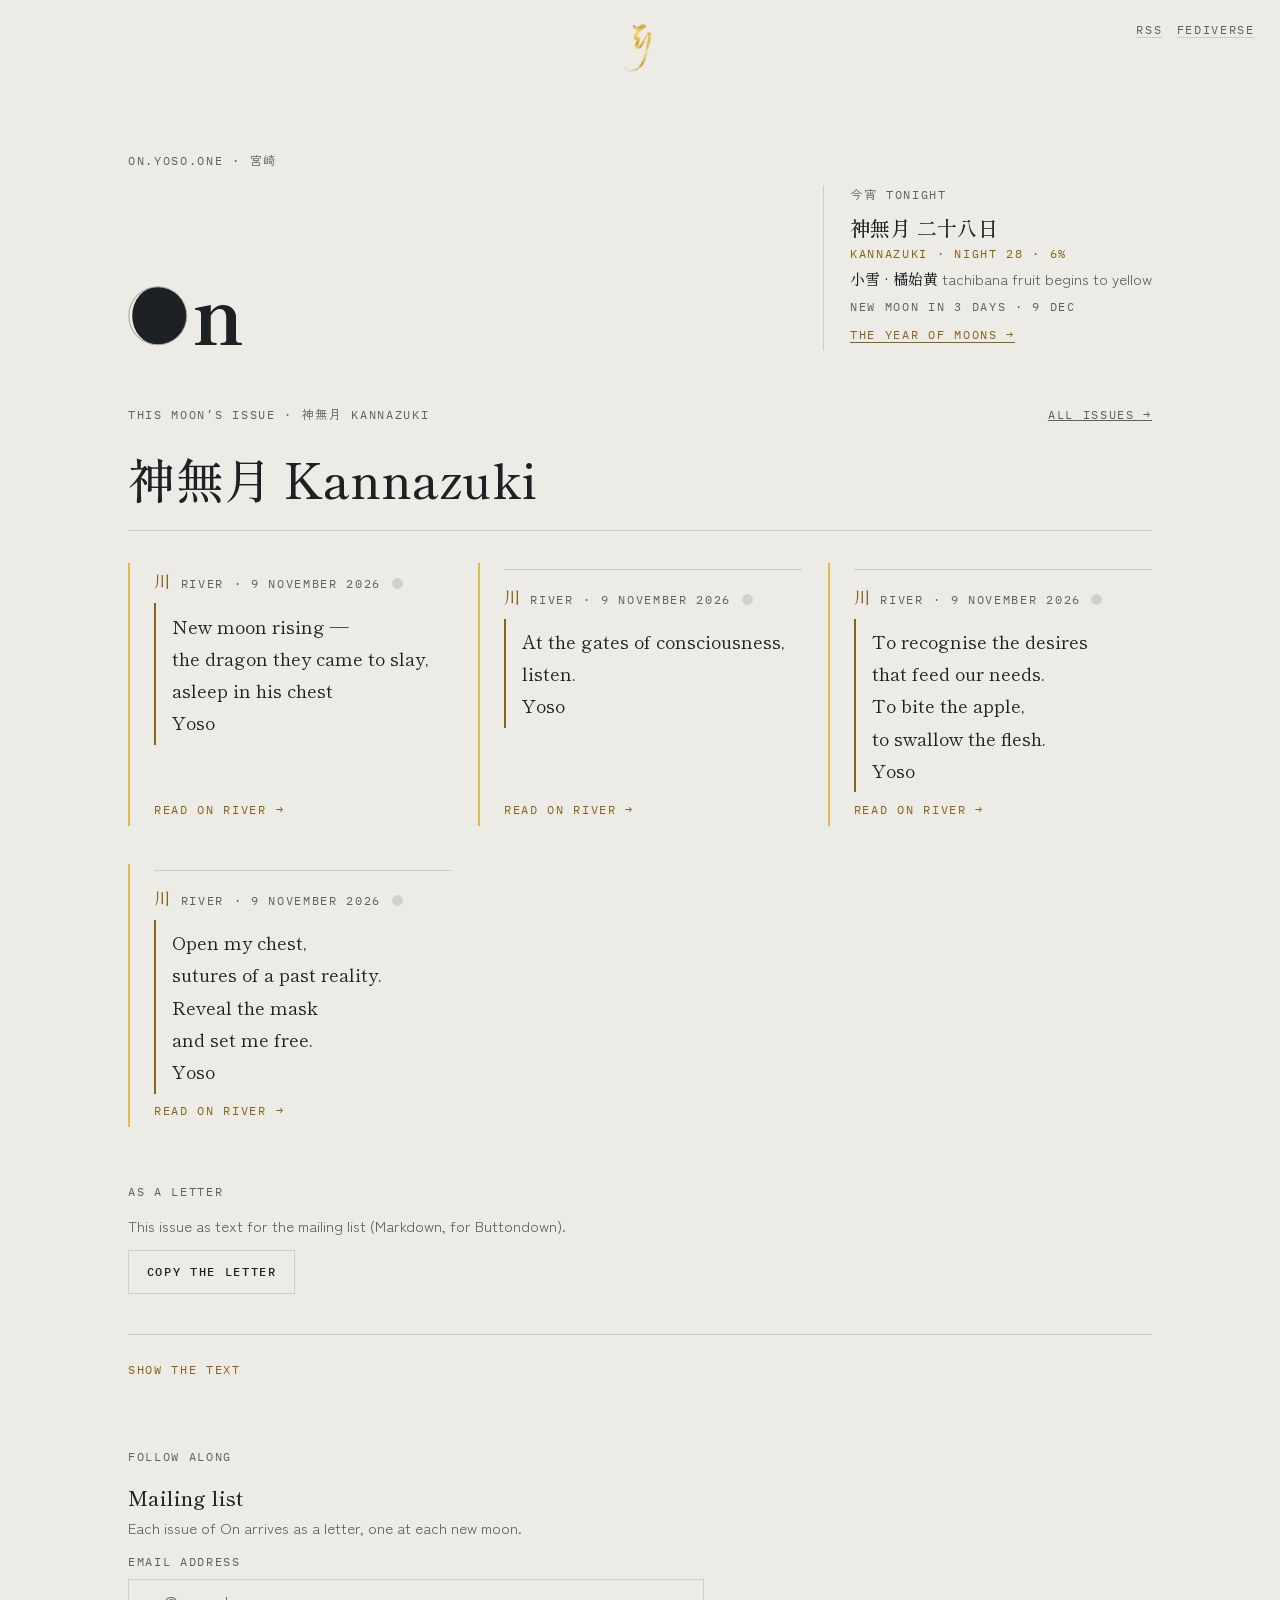
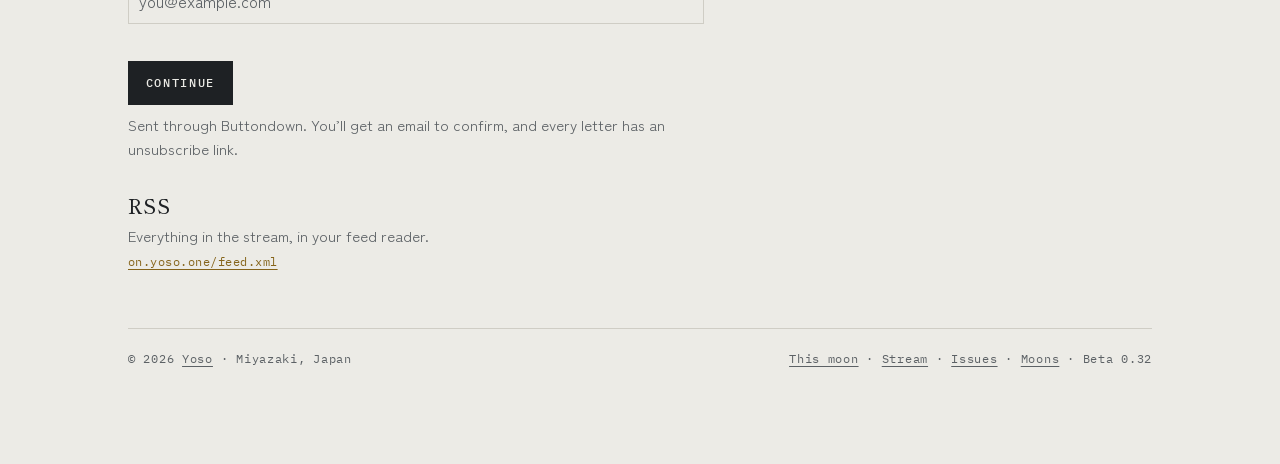
==== index.html @ 3575d27e "Beta 0.32: Hashtags and line breaks in On's feed (and so on the Fediverse) - Each piece carries hash" ====
<!doctype html>
<html lang="en" data-page="current">
<head>
<meta charset="utf-8">
<meta name="viewport" content="width=device-width, initial-scale=1, viewport-fit=cover">
<title>On</title>
<meta name="description" content="On: a magazine gathering new work from the Yoso sites: notes, photographs, paintings and short texts.">
<meta property="og:title" content="On">
<meta property="og:url" content="https://on.yoso.one/">
<link rel="alternate" type="application/rss+xml" title="On" href="feed.xml">
<link rel="preconnect" href="https://fonts.googleapis.com">
<link rel="preconnect" href="https://fonts.gstatic.com" crossorigin>
<link rel="stylesheet" href="https://fonts.googleapis.com/css2?family=Shippori+Mincho:wght@400;500;700&family=Zen+Kaku+Gothic+New:wght@400;500&family=IBM+Plex+Mono:wght@400;500&display=swap">
<link rel="stylesheet" href="assets/site.css">
</head>
<body>
<nav class="corner-links" aria-label="Follow On"><a href="feed.xml">RSS</a><a href="https://fed.brid.gy/web/on.yoso.one" rel="me">Fediverse</a></nav>
<a class="family-mark" href="https://hub.yoso.one"><img src="images/yoso-mark.png" alt="Yoso" width="48" height="48"></a>
<main class="page">
  <header class="masthead">
    <div class="kicker"><span>ON.YOSO.ONE · 宮崎</span></div>
    <div class="mast-row">
      <div class="mast-main">
        <h1 class="title"><a href="./"><span class="o-moon" data-moon-o>O</span>n</a></h1>
      </div>
      <div class="mast-moon" data-moon-widget="medium"></div>
    </div>
  </header>

  <section>
    <div class="section-head"><h2 class="label">This moon&rsquo;s issue</h2><a class="updated" href="issues.html">All issues →</a></div>
    <div class="issue-feature" id="issue-head"><h2 class="issue-title" id="issue-title">Loading the issue…</h2></div>
    <ul class="stream" id="issue-pieces" style="margin-top:2rem"></ul>
    <div id="issue"></div>
  </section>

  <section id="moon-section" aria-labelledby="moon-h" hidden>
    <div class="section-head"><h2 class="label" id="moon-h">This moon so far</h2><a class="updated" href="stream.html">The whole stream →</a></div>
    <p class="empty-note">New work from the sites since this issue&rsquo;s new moon, gathered as it appears.</p>
    <ul class="stream" id="moon-pieces"></ul>
  </section>

  <section id="past-section" aria-labelledby="past-h" hidden>
    <div class="section-head"><h2 class="label" id="past-h">Moons ago</h2></div>
    <p class="empty-note">From this moon and season in earlier years.</p>
    <ul class="stream" id="past-pieces"></ul>
  </section>

  <section class="letter" id="letter" aria-labelledby="letter-h">
    <h2 class="label" id="letter-h">As a letter</h2>
    <p class="empty-note">This issue as text for the mailing list (Markdown, for Buttondown).</p>
    <div class="more-row" style="margin-top:0"><button class="btn quiet" type="button" id="letter-copy">Copy the letter</button></div>
    <p class="status" id="letter-status" aria-live="polite"></p>
    <details>
      <summary>Show the text</summary>
      <label class="visually-hidden" for="letter-text">Letter text</label>
      <textarea id="letter-text" readonly></textarea>
    </details>
  </section>

  <section aria-labelledby="follow-h">
    <div class="section-head"><h2 class="label" id="follow-h">Follow along</h2></div>
    <div class="follow">
      <div id="mailing-list">
        <h3>Mailing list</h3>
        <p>Each issue of On arrives as a letter, one at each new moon.</p>
        <!-- Mailing list: one Buttondown list for all Yoso sites; readers choose their newsletters, each one a tag. -->
        <form class="list-form" action="https://buttondown.com/api/emails/embed-subscribe/yoso" method="post" target="_blank">
          <label for="list-email">Email address</label>
          <input id="list-email" name="email" type="email" autocomplete="email" placeholder="you@example.com" required>
          <!-- Newsletter choice: each ticked box becomes a Buttondown tag. Shown after the email step by assets/list-choice.js. -->
          <fieldset class="list-choice" data-list-choice>
            <legend>Which newsletters would you like?</legend>
            <label class="lc-box"><input type="checkbox" name="tag" value="one"><span><span class="lc-name">One</span><span class="lc-desc">Notes, essays and research from one.yoso.one</span></span></label>
            <label class="lc-box"><input type="checkbox" name="tag" value="yosokuro"><span><span class="lc-name">Yosokuro</span><span class="lc-desc">Black-and-white photographs of Japan</span></span></label>
            <label class="lc-box"><input type="checkbox" name="tag" value="shinsei"><span><span class="lc-name">Shinsei</span><span class="lc-desc">New paintings, scrolls and exhibitions</span></span></label>
            <label class="lc-box"><input type="checkbox" name="tag" value="river"><span><span class="lc-name">River</span><span class="lc-desc">New short texts</span></span></label>
            <label class="lc-box"><input type="checkbox" name="tag" value="on" checked><span><span class="lc-name">On</span><span class="lc-desc">Each numbered issue of the magazine</span></span></label>
          </fieldset>
          <input type="hidden" name="embed" value="1">
          <button class="btn" type="submit">Subscribe</button>
          <p class="list-note">Sent through Buttondown. You&rsquo;ll get an email to confirm, and every letter has an unsubscribe link.</p>
        </form>
      </div>
      <div>
        <h3>RSS</h3>
        <p>Everything in the stream, in your feed reader.</p>
        <p><a class="feed-link" href="feed.xml">on.yoso.one/feed.xml</a></p>
      </div>
    </div>
  </section>

  <footer>
    <span>&copy; 2026 <a class="hub-link" href="https://hub.yoso.one">Yoso</a> · Miyazaki, Japan</span>
    <nav aria-label="On"><a href="./">This moon</a> · <a href="stream.html">Stream</a> · <a href="issues.html">Issues</a> · <a href="moons.html">Moons</a> · <span class="version" data-version>Beta 0.32</span></nav>
  </footer>
</main>
<script src="assets/items.js"></script>
<script src="assets/issues.js"></script>
<script src="assets/moons.js"></script>
<script src="assets/moon.js"></script>
<script src="assets/on.js"></script>
<script src="assets/list-choice.js" defer></script>
<script src="assets/stats.js" defer></script>
</body>
</html>
---- assets/site.css ----
/* On: shares the hub's paper-and-sumi palette and type, set wider like a magazine page. */
:root {
  --paper: #ECEBE6;
  --ink: #1E2124;
  --ink-soft: #5C6165;
  --rule: #CFCDC5;
  --ai: #2F4B63;
  --wash: #E2E1DA;
  --f-display: "Shippori Mincho", "Hiragino Mincho ProN", "Yu Mincho", serif;
  --f-body: "Zen Kaku Gothic New", "Hiragino Sans", "Yu Gothic", system-ui, sans-serif;
  --f-mono: "IBM Plex Mono", ui-monospace, "SFMono-Regular", Menlo, monospace;
}
@media (prefers-color-scheme: dark) {
  :root:not([data-theme="light"]) {
    --paper: #16181A; --ink: #E4E2DB; --ink-soft: #9A9C9C; --rule: #2C2F31;
    --ai: #9FB6CB; --wash: #1E2124; color-scheme: dark;
  }
}
:root[data-theme="dark"] {
  --paper: #16181A; --ink: #E4E2DB; --ink-soft: #9A9C9C; --rule: #2C2F31;
  --ai: #9FB6CB; --wash: #1E2124; color-scheme: dark;
}

html, body { margin: 0; }
body {
  background: var(--paper);
  color: var(--ink);
  font-family: var(--f-body);
  font-size: 16px;
  line-height: 1.7;
  -webkit-font-smoothing: antialiased;
}
a { color: inherit; }
:focus-visible { outline: 2px solid var(--ai); outline-offset: 3px; }
.visually-hidden {
  position: absolute; width: 1px; height: 1px; overflow: hidden;
  clip: rect(0 0 0 0); white-space: nowrap;
}

/* Family mark: centred at the top of every Yoso site, linking to the hub */
.family-mark { display: block; width: 48px; margin: 24px auto 0; line-height: 0; }
.family-mark img { display: block; width: 48px; height: 48px; }

.page {
  max-width: 64rem;
  margin: 0 auto;
  padding-block: clamp(2.5rem, 8vw, 5rem) 3rem;
  padding-left: max(16px, env(safe-area-inset-left, 0px));
  padding-right: max(16px, env(safe-area-inset-right, 0px));
  display: grid;
  gap: 3.5rem;
}
.page > * { min-width: 0; }

/* Masthead */
.masthead { display: grid; gap: 1rem; border-bottom: 1px solid var(--ink); padding-bottom: 1.6rem; }
.kicker {
  font-family: var(--f-mono); font-size: 0.75rem; letter-spacing: 0.12em;
  color: var(--ink-soft); display: flex; flex-wrap: wrap; gap: 0.4rem 1.2rem; justify-content: space-between;
}
.title {
  font-family: var(--f-display); font-weight: 700;
  font-size: clamp(4rem, 20vw, 8.5rem); line-height: 0.85; letter-spacing: -0.02em; margin: 0;
}
.title a { text-decoration: none; }
.lede { margin: 0; max-width: 36rem; color: var(--ink-soft); text-wrap: pretty; }
.lede strong { color: var(--ink); font-weight: 500; }

/* Section labels */
.label {
  font-family: var(--f-mono); font-weight: 400; font-size: 0.72rem;
  letter-spacing: 0.14em; text-transform: uppercase; color: var(--ink-soft); margin: 0;
}
.section-head {
  display: flex; flex-wrap: wrap; align-items: baseline; justify-content: space-between;
  gap: 0.5rem 1rem; margin-bottom: 1.2rem;
}
.updated { font-family: var(--f-mono); font-size: 0.72rem; color: var(--ink-soft); margin: 0; }

/* Latest issue panel */
.issue-feature {
  display: grid; gap: 0.6rem; padding: 1.4rem 0; border-top: 1px solid var(--rule);
  border-bottom: 1px solid var(--rule); text-decoration: none;
  transition: background-color .25s ease, padding .25s ease;
}
a.issue-feature:hover { background: var(--wash); padding-inline: 0.8rem; }
.issue-no { font-family: var(--f-mono); font-size: 0.8rem; letter-spacing: 0.08em; color: var(--ai); }
.issue-title { font-family: var(--f-display); font-weight: 700; font-size: clamp(1.6rem, 6vw, 2.4rem); line-height: 1.15; margin: 0; }
.issue-intro { margin: 0; color: var(--ink-soft); max-width: 40rem; }
.empty-note { margin: 0; color: var(--ink-soft); font-size: 0.93rem; }

/* Source filter */
.filters { display: flex; flex-wrap: wrap; gap: 0.5rem; margin: 0 0 1.6rem; padding: 0; list-style: none; }
.filters button {
  min-height: 44px; padding: 0 0.95rem; display: inline-flex; align-items: center; gap: 0.45rem;
  font-family: var(--f-mono); font-size: 0.78rem; letter-spacing: 0.04em;
  color: var(--ink); background: transparent; border: 1px solid var(--rule); border-radius: 999px; cursor: pointer;
  transition: background-color .2s ease, border-color .2s ease;
}
.filters button .k { font-family: var(--f-display); font-size: 1rem; color: var(--ai); }
.filters button:hover { border-color: var(--ink-soft); }
.filters button[aria-pressed="true"] { background: var(--ink); color: var(--paper); border-color: var(--ink); }
.filters button[aria-pressed="true"] .k { color: inherit; }

/* The stream: a loose magazine grid */
.stream {
  list-style: none; margin: 0; padding: 0;
  display: grid; gap: 2.4rem 1.6rem;
  grid-template-columns: repeat(auto-fill, minmax(min(100%, 17rem), 1fr));
}
.piece a {
  display: flex; flex-direction: column; gap: 0.55rem; text-decoration: none; height: 100%;
  box-sizing: border-box;
  border-top: 1px solid var(--rule); padding-top: 0.9rem;
}
.piece-meta {
  display: flex; flex-wrap: wrap; gap: 0.2rem 0.6rem; align-items: baseline;
  font-family: var(--f-mono); font-size: 0.72rem; letter-spacing: 0.06em; color: var(--ink-soft);
}
.piece-meta .k { font-family: var(--f-display); font-size: 1.05rem; color: var(--ai); letter-spacing: 0; }
.piece-img { aspect-ratio: 4 / 3; background: var(--wash); overflow: hidden; }
.piece-img img { width: 100%; height: 100%; object-fit: cover; display: block; transition: transform .5s ease; }
.piece a:hover .piece-img img { transform: scale(1.025); }
.piece h3 { font-family: var(--f-display); font-weight: 700; font-size: 1.2rem; line-height: 1.3; margin: 0; }
.piece a:hover h3 { color: var(--ai); }
.piece-summary { margin: 0; color: var(--ink-soft); font-size: 0.93rem; line-height: 1.55; white-space: pre-line; overflow-wrap: anywhere; }
.piece-more { font-family: var(--f-mono); font-size: 0.75rem; color: var(--ai); margin-top: auto; }
/* Texts without a picture are set like a page of verse */
.piece.text .piece-summary {
  font-family: var(--f-display); font-size: 1.15rem; line-height: 1.75; color: var(--ink);
  padding: 0.4rem 0 0.4rem 1rem; border-left: 2px solid var(--ai);
}
.piece.text h3 { font-size: 0.95rem; font-family: var(--f-mono); font-weight: 400; letter-spacing: 0.04em; color: var(--ink-soft); }
.piece.gone .piece-more { color: var(--ink-soft); }
/* A text written into the issue itself: full width, the whole poem, a link at the foot */
.piece.feature { grid-column: 1 / -1; }
.piece.inline .piece-body {
  display: flex; flex-direction: column; gap: 0.6rem; height: 100%; box-sizing: border-box;
  border-top: 1px solid var(--rule); padding-top: 0.9rem;
}
.piece.feature .piece-body { max-width: 40rem; gap: 0.7rem; }
.piece.inline .feature-title { font-family: var(--f-display); font-weight: 700; font-size: 1.2rem; line-height: 1.3; margin: 0; color: var(--ink); letter-spacing: 0; }
.piece.feature .feature-title { font-size: 1.5rem; line-height: 1.25; }
.piece.inline a.piece-img { display: block; border: 0; padding: 0; height: auto; }
.piece-original { margin: 0; font-family: var(--f-display); font-size: 1.15rem; line-height: 1.8; color: var(--ink); white-space: pre-line; }
.piece-credit { margin: 0; font-size: 0.8rem; line-height: 1.5; color: var(--ink-soft); }
.piece.inline .piece-sign { margin: 0; font-family: var(--f-display); color: var(--ink-soft); white-space: pre-line; padding-left: 1rem; }
.piece.inline a.piece-more { display: inline; height: auto; border-top: 0; padding-top: 0; text-decoration: underline; text-underline-offset: 3px; align-self: flex-start; }
.piece.inline a.piece-more:hover { color: var(--ink); }

.more-row { display: flex; flex-wrap: wrap; gap: 0.8rem; margin-top: 2rem; }
.btn {
  min-height: 44px; padding: 0 1.1rem; display: inline-flex; align-items: center;
  font-family: var(--f-mono); font-size: 0.8rem; letter-spacing: 0.04em; text-decoration: none;
  color: var(--paper); background: var(--ink); border: 0; cursor: pointer;
  transition: background-color .2s ease;
}
.btn:hover { background: var(--ai); }
.btn.quiet { color: var(--ink); background: transparent; border: 1px solid var(--rule); }
.btn.quiet:hover { border-color: var(--ink-soft); background: transparent; }

/* Issue list */
.issues { list-style: none; margin: 0; padding: 0; border-top: 1px solid var(--rule); }
.issues li { border-bottom: 1px solid var(--rule); }
.issues a {
  display: grid; grid-template-columns: 7rem 1fr; gap: 0.2rem 1rem; padding: 1.1rem 0;
  text-decoration: none; transition: background-color .25s ease, padding .25s ease;
}
.issues a:hover { background: var(--wash); padding-left: 0.5rem; }
.issues .no { font-family: var(--f-mono); color: var(--ai); font-size: 0.85rem; padding-top: 0.25rem; }
.issues .t { font-family: var(--f-display); font-weight: 700; font-size: 1.2rem; }
.issues .d { grid-column: 2; color: var(--ink-soft); font-size: 0.85rem; font-family: var(--f-mono); }

/* Newsletter copy */
.letter { display: grid; gap: 0.8rem; }
.letter details { border-top: 1px solid var(--rule); padding-top: 0.8rem; }
.letter summary { cursor: pointer; font-family: var(--f-mono); font-size: 0.8rem; color: var(--ai); min-height: 44px; display: flex; align-items: center; }
.letter textarea {
  box-sizing: border-box; width: 100%; min-height: 16rem; margin-top: 0.6rem;
  font-family: var(--f-mono); font-size: 0.8rem; line-height: 1.5;
  color: var(--ink); background: transparent; border: 1px solid var(--rule); padding: 0.7rem;
}
.status { font-family: var(--f-mono); font-size: 0.78rem; color: var(--ink-soft); min-height: 1.2em; margin: 0; }

/* Follow: mailing list and feed */
.follow { display: grid; gap: 2rem; max-width: 36rem; }
.follow h3 { margin: 0 0 0.3rem; font-family: var(--f-display); font-weight: 700; font-size: 1.1rem; }
.follow p { margin: 0; color: var(--ink-soft); font-size: 0.93rem; line-height: 1.55; }
.list-form { display: grid; gap: 0.5rem; margin-top: 0.8rem; }
.list-form label { font-family: var(--f-mono); font-size: 0.72rem; letter-spacing: 0.06em; color: var(--ink-soft); }
.list-form input {
  box-sizing: border-box; width: 100%; min-height: 44px;
  font: inherit; font-size: 1rem; color: var(--ink);
  background: transparent; border: 1px solid var(--rule); padding: 0.5rem 0.65rem;
}
.list-form input::placeholder { color: var(--ink-soft); }
.list-form input:focus-visible { border-color: var(--ai); }
.list-form button { justify-self: start; }
.follow .list-note { font-size: 0.8rem; }
.feed-link { font-family: var(--f-mono); font-size: 0.8rem; color: var(--ai); text-underline-offset: 3px; overflow-wrap: anywhere; }

footer {
  font-family: var(--f-mono); font-size: 0.72rem; letter-spacing: 0.06em; color: var(--ink-soft);
  border-top: 1px solid var(--rule); padding-top: 1.2rem;
  display: flex; flex-wrap: wrap; gap: 0.5rem 1.5rem; justify-content: space-between;
}
footer p { margin: 0; }
footer a { text-underline-offset: 3px; }
footer nav { display: flex; gap: 1.2rem; }

@media (prefers-reduced-motion: reduce) {
  *, *::before, *::after { transition: none !important; animation: none !important; }
}

/* Viewer: pictures large on near-black, whatever the page theme */
.viewer-open { overflow: hidden; }
.viewer {
  --v-bg: #0D0E0F; --v-ink: #E4E2DB; --v-soft: #9A9C9C; --v-rule: #2C2F31; --v-ai: #9FB6CB;
  box-sizing: border-box; width: 100vw; height: 100dvh; max-width: none; max-height: none;
  margin: 0; padding: max(10px, env(safe-area-inset-top, 0px)) max(16px, env(safe-area-inset-right, 0px)) max(14px, env(safe-area-inset-bottom, 0px)) max(16px, env(safe-area-inset-left, 0px));
  border: 0; background: var(--v-bg); color: var(--v-ink);
  display: none; grid-template-rows: auto minmax(0, 1fr) auto; gap: 0.8rem;
}
.viewer[open] { display: grid; }
.viewer::backdrop { background: #0D0E0F; }
.viewer :focus-visible { outline: 2px solid var(--v-ai); outline-offset: 3px; }
.viewer-bar { display: flex; justify-content: space-between; align-items: center; gap: 1rem; }
.viewer-count { font-family: var(--f-mono); font-size: 0.75rem; letter-spacing: 0.08em; color: var(--v-soft); }
.viewer-btn {
  min-width: 44px; min-height: 44px; padding: 0 0.8rem;
  font-family: var(--f-mono); font-size: 0.85rem; color: var(--v-ink);
  background: transparent; border: 1px solid var(--v-rule); cursor: pointer;
  transition: border-color .2s ease, background-color .2s ease;
}
.viewer-btn:hover:not(:disabled) { border-color: var(--v-soft); background: #16181A; }
.viewer-btn:disabled { opacity: 0.25; cursor: default; }
.viewer-stage {
  min-height: 0; display: grid; grid-template-columns: auto minmax(0, 1fr) auto; align-items: center; gap: 0.8rem;
  touch-action: pan-y;
}
.viewer-frame { margin: 0; height: 100%; min-height: 0; display: flex; align-items: center; justify-content: center; }
.viewer-frame img { display: block; max-width: 100%; max-height: 100%; object-fit: contain; }
.viewer-prev, .viewer-next { font-size: 1.2rem; }
.viewer-cap { display: grid; gap: 0.35rem; max-width: 44rem; margin: 0 auto; width: 100%; }
.viewer-cap .piece-meta { color: var(--v-soft); }
.viewer-cap .piece-meta .k { color: var(--v-ai); }
.viewer-title { font-family: var(--f-display); font-weight: 700; font-size: 1.25rem; line-height: 1.3; margin: 0; }
.viewer-summary { margin: 0; color: var(--v-soft); font-size: 0.9rem; line-height: 1.5; white-space: pre-line; }
.viewer .viewer-visit { justify-self: start; margin-top: 0.3rem; color: var(--v-ink); border-color: var(--v-rule); }
.viewer .viewer-visit:hover { border-color: var(--v-soft); }
@media (max-width: 640px) {
  /* On phones the arrows sit under the picture, beside each other, so the photo gets the full width */
  .viewer-stage { grid-template-columns: 1fr 1fr; grid-template-rows: minmax(0, 1fr) auto; }
  .viewer-frame { grid-column: 1 / -1; grid-row: 1; }
  .viewer-prev { grid-row: 2; justify-self: start; }
  .viewer-next { grid-row: 2; justify-self: end; }
}

/* Moon calendar: tonight's moon on the front page, the year of moons on moons.html */
:root { --moon-lit: #FBFAF6; --moon-dark: #1E2124; --moon-rim: #5C6165; }
@media (prefers-color-scheme: dark) {
  :root:not([data-theme="light"]) { --moon-lit: #E4E2DB; --moon-dark: #2A2D30; --moon-rim: #6B6E70; }
}
:root[data-theme="dark"] { --moon-lit: #E4E2DB; --moon-dark: #2A2D30; --moon-rim: #6B6E70; }
.moon { display: block; overflow: visible; }
.moon-dark { fill: var(--moon-dark); }
.moon-lit { fill: var(--moon-lit); }
.moon-rim { fill: none; stroke: var(--moon-rim); stroke-width: 0.6; }

.year-intro .k, .year-key .k { font-family: var(--f-display); color: var(--ink); }

/* One lunar month: a row of nights (two rows on phones) */
.nights {
  list-style: none; margin: 0; padding: 0;
  display: grid; grid-template-columns: repeat(15, minmax(0, 1fr)); gap: 0.5rem 0;
}
@media (min-width: 52rem) { .nights { grid-template-columns: repeat(30, minmax(0, 1fr)); } }
.night {
  position: relative; display: flex; flex-direction: column; align-items: center; gap: 0.2rem;
  padding: 0.3rem 0 0.35rem; font-family: var(--f-mono); font-size: 0.62rem; line-height: 1.1; color: var(--ink-soft);
  border-radius: 3px; text-align: center;
}
.night .moon { width: min(28px, 82%); height: auto; aspect-ratio: 1; }
.n-lunar { font-size: 0.6rem; }
.n-date { white-space: nowrap; }
.n-month { font-size: 0.56rem; letter-spacing: 0.04em; color: var(--ai); margin-top: -0.15rem; }
.n-term { font-family: var(--f-display); font-size: 0.68rem; color: var(--ai); letter-spacing: 0; }
.night.full .n-lunar { color: var(--ink); }
.night.today { background: var(--wash); outline: 1px solid var(--ai); color: var(--ink); }
.night.today .n-date { color: var(--ai); }

/* The year of moons */
.year-intro { margin: 0; color: var(--ink-soft); max-width: 44rem; }
.year-nav { margin: 1.2rem 0 1.6rem; }
.year { list-style: none; margin: 0; padding: 0; border-top: 1px solid var(--rule); }
.year-month { display: grid; gap: 0.5rem; padding: 0.9rem 0; border-bottom: 1px solid var(--rule); }
@media (min-width: 52rem) {
  .year-month { grid-template-columns: 9rem minmax(0, 1fr); gap: 1rem; align-items: center; }
}
.ym-label { display: flex; flex-wrap: wrap; gap: 0.1rem 0.8rem; align-items: baseline; }
@media (min-width: 52rem) { .ym-label { flex-direction: column; } }
.ym-name { display: flex; gap: 0.5rem; align-items: baseline; text-decoration: none; }
a.ym-name:hover .ym-k { color: var(--ai); }
.ym-k { font-family: var(--f-display); font-weight: 700; font-size: 1.25rem; line-height: 1.2; white-space: nowrap; }
.ym-r { font-family: var(--f-mono); font-size: 0.72rem; color: var(--ink-soft); }
a.ym-name .ym-r { color: var(--ai); text-decoration: underline; text-underline-offset: 3px; }
.ym-dates { font-family: var(--f-mono); font-size: 0.68rem; color: var(--ink-soft); }
.year-month.now .ym-k { color: var(--ai); }
.year-head, .year-key p.print-key { display: none; }
.year-key { display: grid; gap: 0.6rem; margin-top: 1.6rem; max-width: 44rem; }
.year-key p { margin: 0; color: var(--ink-soft); font-size: 0.85rem; line-height: 1.6; }

/* Print: the year of moons on one landscape sheet, black on white */
@media print {
  @page { size: A4 landscape; margin: 8mm 10mm; }
  :root, :root[data-theme="dark"] {
    --paper: #fff; --ink: #000; --ink-soft: #444; --rule: #bbb; --ai: #000; --wash: #fff;
    --moon-lit: #fff; --moon-dark: #222; --moon-rim: #000;
  }
  html[data-page="moons"] body { font-size: 9pt; }
  html[data-page="moons"] .family-mark,
  html[data-page="moons"] .lede,
  html[data-page="moons"] .year-nav,
  html[data-page="moons"] .section-head .updated,
  html[data-page="moons"] section[aria-labelledby="follow-h"],
  html[data-page="moons"] footer nav { display: none !important; }
  html[data-page="moons"] .page { padding: 0; gap: 1.5mm; max-width: none; }
  html[data-page="moons"] .masthead { padding-bottom: 2mm; gap: 1mm; }
  html[data-page="moons"] .title { font-size: 20pt; }
  html[data-page="moons"] .year-intro { font-size: 8pt; }
  html[data-page="moons"] .year-month { grid-template-columns: 30mm minmax(0, 1fr); gap: 3mm; padding: 0; break-inside: avoid; }
  html[data-page="moons"] .ym-label { flex-direction: column; }
  html[data-page="moons"] .ym-k { font-size: 11pt; }
  html[data-page="moons"] .ym-r, html[data-page="moons"] .ym-dates { font-size: 6pt; }
  html[data-page="moons"] .nights { grid-template-columns: repeat(30, minmax(0, 1fr)); gap: 0; }
  html[data-page="moons"] .night { padding: 0.2mm 0; font-size: 5pt; gap: 0.2mm; line-height: 1; }
  html[data-page="moons"] .night .moon { width: 4.6mm; }
  html[data-page="moons"] .n-term { font-size: 5.5pt; }
  html[data-page="moons"] .n-date { font-size: 5pt; }
  html[data-page="moons"] .n-lunar, html[data-page="moons"] .n-month { display: none; }
  html[data-page="moons"] .n-date[data-m]::after { content: " " attr(data-m); }
  html[data-page="moons"] .year-head { display: grid; grid-template-columns: 30mm minmax(0, 1fr); gap: 3mm; padding: 0.6mm 0; border-bottom: 1px solid var(--rule); }
  html[data-page="moons"] .year-head .ym-label, html[data-page="moons"] .year-head .night { font-family: var(--f-mono); font-size: 6pt; color: var(--ink-soft); }
  html[data-page="moons"] .section-head { margin-bottom: 1mm; }
  html[data-page="moons"] .year-intro, html[data-page="moons"] .year-key p:nth-child(2) { display: none; }
  html[data-page="moons"] .year-key p.print-key { display: block; }
  html[data-page="moons"] .ym-label { gap: 0; }
  html[data-page="moons"] .year { border-top: 0; }
  html[data-page="moons"] .ym-r, html[data-page="moons"] .ym-dates { line-height: 1.3; }
  html[data-page="moons"] .n-month { font-size: 4.5pt; margin-top: 0; }
  html[data-page="moons"] .night.today { outline: 0; background: none; }
  html[data-page="moons"] .year-key p { font-size: 6.5pt; line-height: 1.35; }
  html[data-page="moons"] .year-key { margin-top: 1mm; break-inside: avoid; max-width: none; grid-template-columns: 1fr 1fr; gap: 6mm; }
  html[data-page="moons"] footer { padding-top: 1mm; font-size: 6pt; }
  html.moons-13 .night .moon { width: 4mm; }
  html.moons-13 .ym-k { font-size: 10pt; }
  .moon-dark, .moon-lit { -webkit-print-color-adjust: exact; print-color-adjust: exact; }
}

/* Masthead: title and lede, with tonight's moon beside them on wide screens */
.mast-row { display: grid; gap: 1.4rem; }
.mast-main { display: grid; gap: 1rem; min-width: 0; }
@media (min-width: 52rem) { .mast-row { grid-template-columns: minmax(0, 1fr) auto; align-items: end; gap: 2.4rem; } }

/* The moon as a widget: a small night-sky tile, in either page theme */
.moon-widget {
  --w-bg: #121416; --w-ink: #E4E2DB; --w-soft: #9A9C9C; --w-ai: #9FB6CB; --w-rule: #2C2F31;
  --moon-lit: #E9E6DC; --moon-dark: #24282B; --moon-rim: #3A3E41;
  box-sizing: border-box; display: grid; gap: 0.7rem; align-content: start;
  padding: 1rem 1.1rem 1.1rem; border-radius: 22px;
  background: radial-gradient(120% 90% at 20% 15%, #1C2024 0%, var(--w-bg) 60%);
  color: var(--w-ink); text-decoration: none; border: 1px solid var(--w-rule);
  box-shadow: 0 1px 0 rgba(255,255,255,0.04) inset, 0 10px 30px -18px rgba(0,0,0,0.6);
  transition: transform .25s ease, box-shadow .25s ease;
}
.moon-widget:hover { transform: translateY(-2px); box-shadow: 0 1px 0 rgba(255,255,255,0.04) inset, 0 16px 34px -18px rgba(0,0,0,0.7); }
.moon-widget:focus-visible { outline: 2px solid var(--ai); outline-offset: 3px; }
.moon-widget .moon { filter: drop-shadow(0 0 10px rgba(233,230,220,0.18)); }
.moon-widget .moon-rim { stroke-width: 0.4; }
.mw-kicker { display: flex; justify-content: space-between; gap: 0.6rem; font-family: var(--f-mono); font-size: 0.62rem; letter-spacing: 0.12em; color: var(--w-soft); }
.mw-date { font-family: var(--f-display); font-weight: 700; font-size: 1.35rem; line-height: 1.15; }
.mw-sub, .mw-next { font-family: var(--f-mono); font-size: 0.68rem; letter-spacing: 0.04em; color: var(--w-ai); }
.mw-line { font-size: 0.8rem; line-height: 1.45; color: var(--w-soft); }
.mw-line .k { font-family: var(--f-display); color: var(--w-ink); }
.mw-next { color: var(--w-soft); margin-top: 0.2rem; }
.moon-widget[data-size="small"] { width: 11rem; aspect-ratio: 1; gap: 0.35rem; }
.moon-widget[data-size="small"] .moon { width: 72px; height: 72px; margin: 0.15rem 0 0.2rem; }
.moon-widget[data-size="small"] .mw-date { font-size: 1.15rem; }
.mw-body { display: flex; gap: 1.1rem; align-items: center; }
.mw-body .moon { width: 104px; height: 104px; flex: none; }
.mw-text { display: grid; gap: 0.25rem; min-width: 0; }
.moon-widget[data-size="medium"] { width: min(100%, 23rem); }
.moon-widget[data-size="large"] { width: min(100%, 23rem); }
.mw-row { display: grid; grid-template-columns: repeat(15, 1fr); gap: 0.35rem 0; padding-top: 0.75rem; border-top: 1px solid var(--w-rule); }
.mw-night { display: flex; justify-content: center; padding: 2px 0; border-radius: 50%; }
.mw-night .moon { width: 14px; height: 14px; filter: none; }
.mw-night.today { box-shadow: 0 0 0 1px var(--w-ai); border-radius: 4px; }
@media (max-width: 26rem) { .mw-body .moon { width: 84px; height: 84px; } .mw-body { gap: 0.9rem; } }
@media (prefers-reduced-motion: reduce) { .moon-widget:hover { transform: none; } }

/* The O of On is tonight's moon (set by moon.js; without it the letter stays) */
.o-moon { display: inline-block; }
.o-moon.is-moon {
  --moon-dark: var(--ink); --moon-lit: var(--paper); --moon-rim: var(--ink-soft);
  /* the disc fills 20.4 of the drawing's 24 units: sized so it stands as tall as a capital O */
  width: 0.87em; height: 0.87em; margin: 0 0 0 -0.06em; vertical-align: -0.06em; line-height: 0;
}
.o-moon.is-moon .moon { width: 100%; height: 100%; }
.o-moon.is-moon .moon-rim { stroke-width: 1px; vector-effect: non-scaling-stroke; }   /* a one-pixel grey hairline at any size */

/* A small moon after each entry's date: the moon that night */
.piece-moon {
  display: inline-flex; align-self: center; line-height: 0;
  /* like the O of On: the lit part in ink, the shadow faint */
  --moon-lit: var(--ink-soft); --moon-dark: color-mix(in srgb, var(--ink) 13%, transparent); --moon-rim: transparent;
}
.piece-moon .moon { width: 13px; height: 13px; }

/* The printed issue: an A5 booklet, made with make-pdf.py or the browser's Print.
   Cover (masthead, title, introduction), then the pieces one after another, then
   'This moon so far' and 'Moons ago' each from a new page, and a colophon. */
.print-link, .colophon { display: none; }
@media print {
  @page a5 { size: A5; margin: 15mm 13mm 17mm; }
  @page a5:first { margin-top: 12mm; }
  html[data-page="issue"] body, html[data-page="current"] body { page: a5; font-size: 9.5pt; line-height: 1.55; }
  html:is([data-page="issue"], [data-page="current"]) {
    --paper: #fff; --ink: #1E2124; --ink-soft: #55595D; --rule: #C9C7C0; --ai: #2F4B63; --wash: #F1F0EC;
    color-scheme: light;
  }
  html:is([data-page="issue"], [data-page="current"]) :is(
    .lede, .mast-moon, .section-head .updated, .letter, section[aria-labelledby="follow-h"],
    footer, .piece-more, .issue-pdf-row, .piece-moon) { display: none !important; }
  html:is([data-page="issue"], [data-page="current"]) .page { display: block; padding: 0; max-width: none; }
  html:is([data-page="issue"], [data-page="current"]) .family-mark { margin: 0 auto 10mm; width: 11mm; }
  html:is([data-page="issue"], [data-page="current"]) .family-mark img { width: 11mm; height: 11mm; }

  /* Cover */
  html:is([data-page="issue"], [data-page="current"]) .masthead { border-bottom: 0.6pt solid var(--ink); padding-bottom: 5mm; gap: 3mm; }
  html:is([data-page="issue"], [data-page="current"]) .kicker { font-size: 6.5pt; }
  html:is([data-page="issue"], [data-page="current"]) .mast-row { display: block; }
  html:is([data-page="issue"], [data-page="current"]) .title { font-size: 64pt; }
  html:is([data-page="issue"], [data-page="current"]) .masthead + section > .section-head { margin: 8mm 0 3mm; }
  html:is([data-page="issue"], [data-page="current"]) .issue-feature { border: 0; padding: 0; gap: 4mm; break-after: page; }
  html:is([data-page="issue"], [data-page="current"]) .issue-no { font-size: 8pt; }
  html:is([data-page="issue"], [data-page="current"]) .issue-title { font-size: 22pt; }
  html:is([data-page="issue"], [data-page="current"]) .issue-intro { color: var(--ink); font-size: 10pt; line-height: 1.65; max-width: none; text-wrap: pretty; }

  /* Sections and labels */
  html:is([data-page="issue"], [data-page="current"]) section { margin: 0; }
  html:is([data-page="issue"], [data-page="current"]) #moon-section,
  html:is([data-page="issue"], [data-page="current"]) #past-section { break-before: page; }
  html:is([data-page="issue"], [data-page="current"]) .section-head { margin: 0 0 2mm; }
  html:is([data-page="issue"], [data-page="current"]) .label { font-size: 6.5pt; }
  html:is([data-page="issue"], [data-page="current"]) .empty-note { font-size: 8pt; margin-bottom: 4mm; }

  /* Pieces: one column, each kept whole on its page */
  html:is([data-page="issue"], [data-page="current"]) .stream { display: block; margin: 0 !important; }
  html:is([data-page="issue"], [data-page="current"]) .piece { break-inside: avoid; margin: 0 0 6mm; }
  html:is([data-page="issue"], [data-page="current"]) .piece a,
  html:is([data-page="issue"], [data-page="current"]) .piece.inline .piece-body { display: flex; height: auto; gap: 2mm; padding-top: 3mm; border-top: 0.5pt solid var(--rule); }
  html:is([data-page="issue"], [data-page="current"]) .piece-meta { font-size: 6.5pt; }
  html:is([data-page="issue"], [data-page="current"]) .piece-meta .k { font-size: 9pt; }
  html:is([data-page="issue"], [data-page="current"]) .piece-img { aspect-ratio: auto; background: none; overflow: visible; }
  html:is([data-page="issue"], [data-page="current"]) .piece-img img { width: 100%; height: auto; max-height: 105mm; object-fit: contain; object-position: left center; transform: none !important; }
  html:is([data-page="issue"], [data-page="current"]) .piece h3,
  html:is([data-page="issue"], [data-page="current"]) .piece.inline .feature-title { font-size: 11pt; }
  html:is([data-page="issue"], [data-page="current"]) .piece-summary { font-size: 8.5pt; line-height: 1.5; }
  html:is([data-page="issue"], [data-page="current"]) .piece.text .piece-summary { font-size: 10pt; line-height: 1.7; padding-left: 4mm; border-left-width: 1pt; }
  html:is([data-page="issue"], [data-page="current"]) .piece-original { font-size: 10pt; line-height: 1.7; }
  html:is([data-page="issue"], [data-page="current"]) .piece-credit { font-size: 7pt; }
  html:is([data-page="issue"], [data-page="current"]) .piece.inline .piece-sign { padding-left: 4mm; font-size: 9pt; }
  /* The written-in feature (a long poem) opens its own page and may run on */
  html:is([data-page="issue"], [data-page="current"]) .piece.feature { break-inside: auto; margin-bottom: 0; break-after: page; }
  html:is([data-page="issue"], [data-page="current"]) .piece.feature .piece-body { border-top: 0; padding-top: 0; max-width: none; }
  html:is([data-page="issue"], [data-page="current"]) .piece.feature .feature-title { font-size: 16pt; margin-bottom: 3mm; }
  html:is([data-page="issue"], [data-page="current"]) .piece.feature .piece-summary { font-size: 10.5pt; line-height: 1.8; orphans: 3; widows: 3; }
  html:is([data-page="issue"], [data-page="current"]) .print-link { display: block; font-family: var(--f-mono); font-size: 6.5pt; color: var(--ai); overflow-wrap: anywhere; }

  /* Colophon: the last page */
  html:is([data-page="issue"], [data-page="current"]) .colophon { display: grid; gap: 2mm; break-before: page; padding-top: 4mm; border-top: 0.6pt solid var(--ink); font-size: 8pt; color: var(--ink-soft); }
  html:is([data-page="issue"], [data-page="current"]) .colophon p { margin: 0; }
  html:is([data-page="issue"], [data-page="current"]) .colophon-t { font-family: var(--f-display); font-weight: 700; font-size: 11pt; color: var(--ink); }
  html:is([data-page="issue"], [data-page="current"]) #issue { margin-top: 0; }
}

/* Masthead: tonight's moon as text beside the title (the title's O is the moon), no card */
.mast-moon .moon-widget {
  background: none; border: 0; box-shadow: none; padding: 0; width: auto; max-width: 21rem;
  --w-ink: var(--ink); --w-soft: var(--ink-soft); --w-ai: var(--ai); --w-rule: var(--rule);
}
.mast-moon .moon-widget:hover { transform: none; box-shadow: none; }
.mast-moon .moon-widget:hover .mw-date { color: var(--ai); }
.mast-moon .mw-body > .moon { display: none; }
.mast-moon .mw-kicker > span + span { display: none; }
@media (min-width: 52rem) { .mast-moon { padding-bottom: 0.4rem; border-left: 1px solid var(--rule); padding-left: 1.6rem; } }
.mw-more { font-family: var(--f-mono); font-size: 0.75rem; color: var(--w-ai); margin-top: 0.35rem; text-decoration: underline; text-underline-offset: 3px; }
.moon-widget:hover .mw-more { color: var(--w-ink); }

/* RSS and Fediverse, pinned to the top-right corner of the window */
.corner-links {
  position: fixed; top: max(12px, env(safe-area-inset-top, 0px)); right: max(14px, env(safe-area-inset-right, 0px)); z-index: 20;
  display: flex; gap: 0.9rem; padding: 0.35rem 0.7rem; border-radius: 999px;
  font-family: var(--f-mono); font-size: 0.72rem; letter-spacing: 0.06em;
  background: color-mix(in srgb, var(--paper) 88%, transparent); -webkit-backdrop-filter: blur(6px); backdrop-filter: blur(6px);
}
.corner-links a { color: var(--ink-soft); text-decoration: underline; text-underline-offset: 3px; text-decoration-color: var(--rule); min-height: 24px; display: inline-flex; align-items: center; }
.corner-links a:hover { color: var(--ai); text-decoration-color: currentColor; }
.viewer-open .corner-links { display: none; }
@media print { .corner-links { display: none; } }

/* No rule under the masthead, and none under the front page's issue opening */
.masthead { border-bottom: 0; padding-bottom: 0; }
/* The issue head: the rule sits under the title, not above it */
#issue-head.issue-feature { border-top: 0; border-bottom: 1px solid var(--rule); padding-top: 0.4rem; }
#issue-pieces > .piece:first-child .piece-body,
#issue-pieces > .piece:first-child > a { border-top: 0; padding-top: 0; }
/* The moon O's hairline: a lighter grey than the text greys */
.o-moon.is-moon { --moon-rim: #A9ABAA; }
@media (prefers-color-scheme: dark) { :root:not([data-theme="light"]) .o-moon.is-moon { --moon-rim: #8A8D8E; } }
:root[data-theme="dark"] .o-moon.is-moon { --moon-rim: #8A8D8E; }
html[data-page="issue"] #issue-head { margin-top: 0; }
.kick-all { color: var(--ink-soft); text-underline-offset: 3px; }
.kick-all:hover { color: var(--ai); }

/* Issue page: the issue's name on the top line opens a list of all issues */
.issue-menu { position: relative; }
.issue-menu summary { list-style: none; cursor: pointer; display: inline-flex; align-items: center; gap: 0.4rem; min-height: 24px; }
.issue-menu summary::-webkit-details-marker { display: none; }
.issue-menu summary::after { content: "▾"; font-size: 0.8em; color: var(--ink-soft); transition: transform .2s ease; }
.issue-menu[open] summary::after { transform: rotate(180deg); }
.issue-menu summary:hover { color: var(--ai); }
.issue-menu ul {
  position: absolute; right: 0; top: calc(100% + 0.5rem); z-index: 15; margin: 0; padding: 0.4rem 0; list-style: none;
  min-width: 15rem; background: var(--paper); border: 1px solid var(--rule); box-shadow: 0 10px 24px -16px rgba(0,0,0,0.35);
  text-transform: none; letter-spacing: 0.04em;
}
.issue-menu li a { display: block; padding: 0.5rem 0.9rem; color: var(--ink); text-decoration: none; min-height: 24px; }
.issue-menu li a:hover { background: var(--wash); color: var(--ai); }
.issue-menu li a[aria-current="page"] { color: var(--ai); }
.issue-menu li.im-all { border-top: 1px solid var(--rule); margin-top: 0.3rem; padding-top: 0.3rem; }
.issue-menu li.im-all a { color: var(--ink-soft); }
@media (max-width: 40rem) { .issue-menu ul { right: auto; left: 0; } }
/* Entry moons: centred on the date's figures in every kind of entry, lit part medium grey */
.piece-moon { align-self: baseline; position: relative; top: 2px; --moon-lit: #8B8E8F; }
/* Year of moons: no night numbers for now (each moon keeps its date; the night shows on hover) */
.n-lunar, .year-head, html[data-page="moons"] .year-head { display: none !important; }
/* Dark mode: the moon O shows what we see of the moon in white, the shadow dark, as in the calendar */
@media (prefers-color-scheme: dark) {
  :root:not([data-theme="light"]) .o-moon.is-moon { --moon-lit: #E4E2DB; --moon-dark: #2A2D30; }
}
:root[data-theme="dark"] .o-moon.is-moon { --moon-lit: #E4E2DB; --moon-dark: #2A2D30; }

@media screen {
/* == Yoso family type system (see yoso-microsites skill) == */
.filters button .k,
.piece-meta .k,
.year-intro .k,
.year-key .k,
.mw-line .k{font-family:'Shippori Mincho','Hiragino Mincho ProN','Yu Mincho',serif;font-weight:500;font-style:normal}
.title{font-family:'Shippori Mincho','Hiragino Mincho ProN','Yu Mincho',serif;font-weight:700;font-style:normal;font-size:clamp(52px,12vw,80px);line-height:1;letter-spacing:-.01em;text-transform:none}
.issue-title{font-family:'Shippori Mincho','Hiragino Mincho ProN','Yu Mincho',serif;font-weight:500;font-style:normal;font-size:clamp(34px,5vw,48px);line-height:1.2;letter-spacing:normal;text-transform:none}
.piece.feature .feature-title{font-family:'Shippori Mincho','Hiragino Mincho ProN','Yu Mincho',serif;font-weight:500;font-style:normal;font-size:26px;line-height:1.25;letter-spacing:normal;text-transform:none}
.piece h3,
.piece.inline .feature-title,
.issues .t,
.follow h3,
.viewer-title,
.ym-k,
.mw-date{font-family:'Shippori Mincho','Hiragino Mincho ProN','Yu Mincho',serif;font-weight:500;font-style:normal;font-size:20px;line-height:1.3;letter-spacing:.02em;text-transform:none}
.piece.text,
.piece-original{font-family:'Shippori Mincho','Hiragino Mincho ProN','Yu Mincho',serif;font-weight:400;font-style:normal;font-size:clamp(22px,5.5vw,28px);line-height:1.7;letter-spacing:normal}
.empty-note,
.piece-summary,
.piece-credit,
.follow p,
.follow .list-note,
.viewer-summary,
.year-key p,
.mw-line{font-family:'Zen Kaku Gothic New','Hiragino Sans','Yu Gothic',system-ui,sans-serif;font-weight:400;font-style:normal;font-size:15px;line-height:1.6;letter-spacing:normal;text-transform:none}
.kicker,
.label,
.updated,
.issue-no,
.filters button,
.piece-meta,
.piece-more,
.piece.text h3,
.issues .no,
.issues .d,
.letter summary,
.status,
.list-form label,
.feed-link,
.viewer-count,
.ym-r,
.ym-dates,
.mw-kicker,
.mw-sub,
.mw-next,
.mw-more,
.corner-links{font-family:'IBM Plex Mono','Zen Kaku Gothic New',ui-monospace,Menlo,monospace;font-weight:400;font-style:normal;font-size:12px;line-height:1.5;letter-spacing:.14em;text-transform:uppercase}
.btn,
.viewer-btn{font-family:'IBM Plex Mono','Zen Kaku Gothic New',ui-monospace,Menlo,monospace;font-weight:500;font-style:normal;font-size:12px;line-height:1;letter-spacing:.14em;text-transform:uppercase}
.piece.text{border-left:2px solid var(--gold);padding-left:24px}
:root{--gold:#E1BA4B;--gold-ink:#86641A}
@media (prefers-color-scheme: dark){:root:not([data-theme="light"]){--gold-ink:#E1BA4B}}
:root[data-theme="dark"]{--gold-ink:#E1BA4B}
:root{--ai:var(--gold-ink)}
.feed-link{text-transform:none;letter-spacing:.04em}
.piece.text{padding-top:.4rem;padding-bottom:.4rem}
.moon-widget[data-size="small"] .mw-date{font-size:17px}
.issues a:hover{background:transparent;padding-left:0}
a.issue-feature:hover{background:transparent;padding-inline:0}
.piece a:hover .piece-img img{transform:scale(1.015)}
footer{display:flex;flex-wrap:wrap;justify-content:space-between;align-items:baseline;gap:8px 24px;margin-top:0;padding:20px 0 48px;border-top:1px solid var(--rule);font-family:'IBM Plex Mono','Zen Kaku Gothic New',ui-monospace,Menlo,monospace;font-weight:400;font-size:12px;line-height:1.6;letter-spacing:.06em;text-transform:none;color:var(--ink-soft)}
footer p{margin:0}
footer a{color:inherit;text-decoration:underline;text-decoration-color:currentColor;text-underline-offset:3px;text-decoration-thickness:1px}
footer a:hover,
.corner-links a:hover,
.kick-all:hover,
.issue-menu summary:hover,
.issue-menu li a:hover,
.piece.inline a.piece-more:hover,
footer nav a:hover,
.piece a:hover h3,
.issues a:hover .t,
a.ym-name:hover .ym-k,
a.issue-feature:hover .issue-title{color:var(--gold-ink)}
.issue-menu li a[aria-current="page"],
footer nav a[aria-current="page"]{text-decoration:underline;text-decoration-color:var(--gold-ink);text-decoration-thickness:1px;text-underline-offset:6px}
.btn:hover{background:var(--gold);border-color:var(--gold);color:#1C1C1A;opacity:1}
.btn.quiet:hover,
.filters button:hover{border-color:var(--gold-ink);color:inherit}
footer nav{display:block}
/* == end family type system == */
}
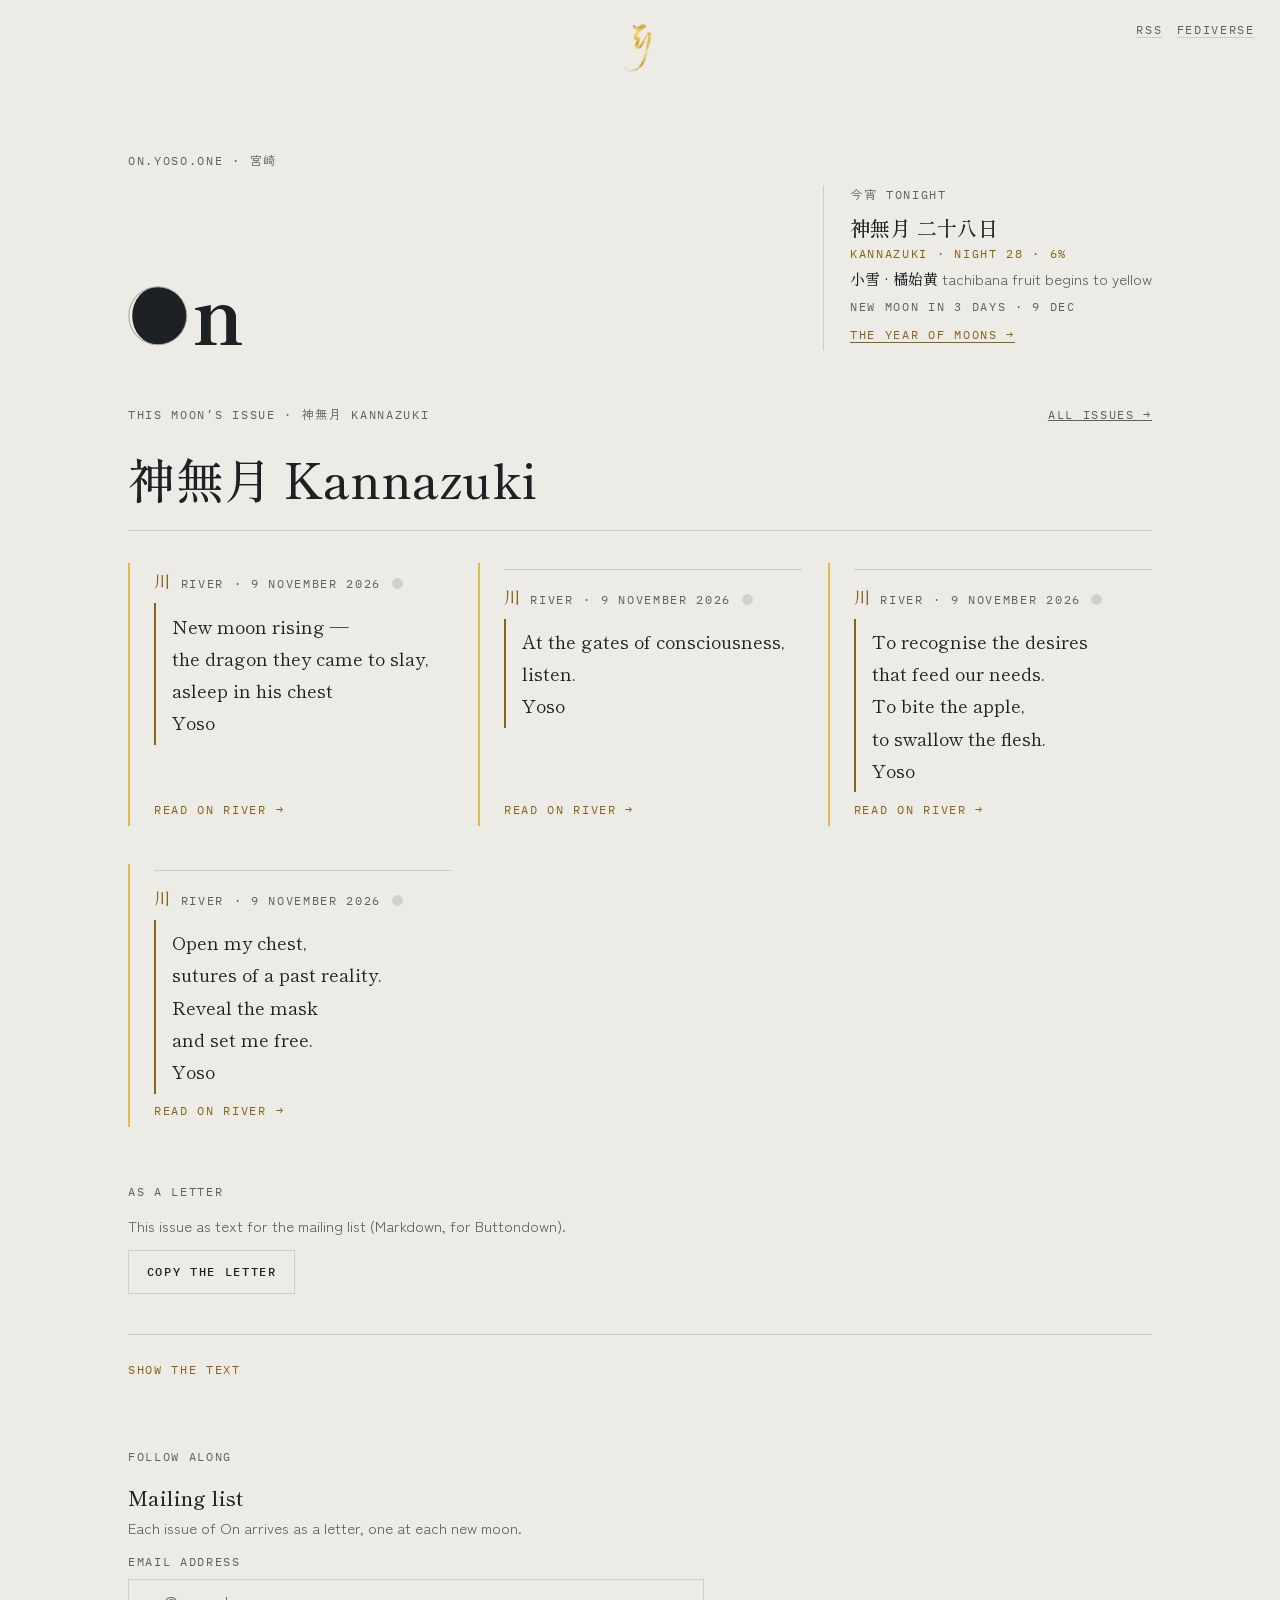
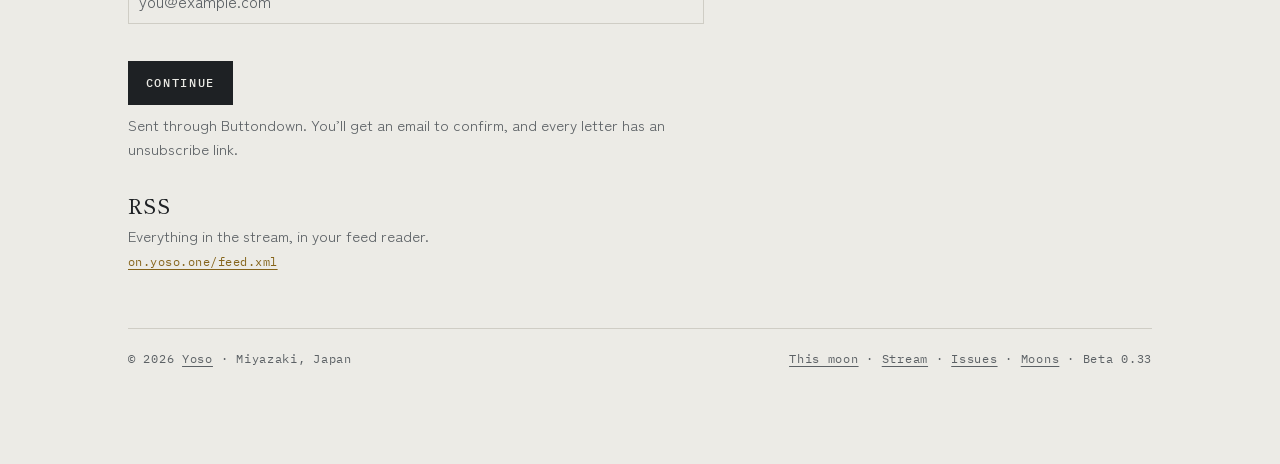
==== commit 66b4003d: "Beta 0.33: Hashtags once, as feed categories only Co-Authored-By: Claude Opus 5.5 <noreply@anthropic" ====
--- a/index.html
+++ b/index.html
@@ -92,7 +92,7 @@
 
   <footer>
     <span>&copy; 2026 <a class="hub-link" href="https://hub.yoso.one">Yoso</a> · Miyazaki, Japan</span>
-    <nav aria-label="On"><a href="./">This moon</a> · <a href="stream.html">Stream</a> · <a href="issues.html">Issues</a> · <a href="moons.html">Moons</a> · <span class="version" data-version>Beta 0.32</span></nav>
+    <nav aria-label="On"><a href="./">This moon</a> · <a href="stream.html">Stream</a> · <a href="issues.html">Issues</a> · <a href="moons.html">Moons</a> · <span class="version" data-version>Beta 0.33</span></nav>
   </footer>
 </main>
 <script src="assets/items.js"></script>
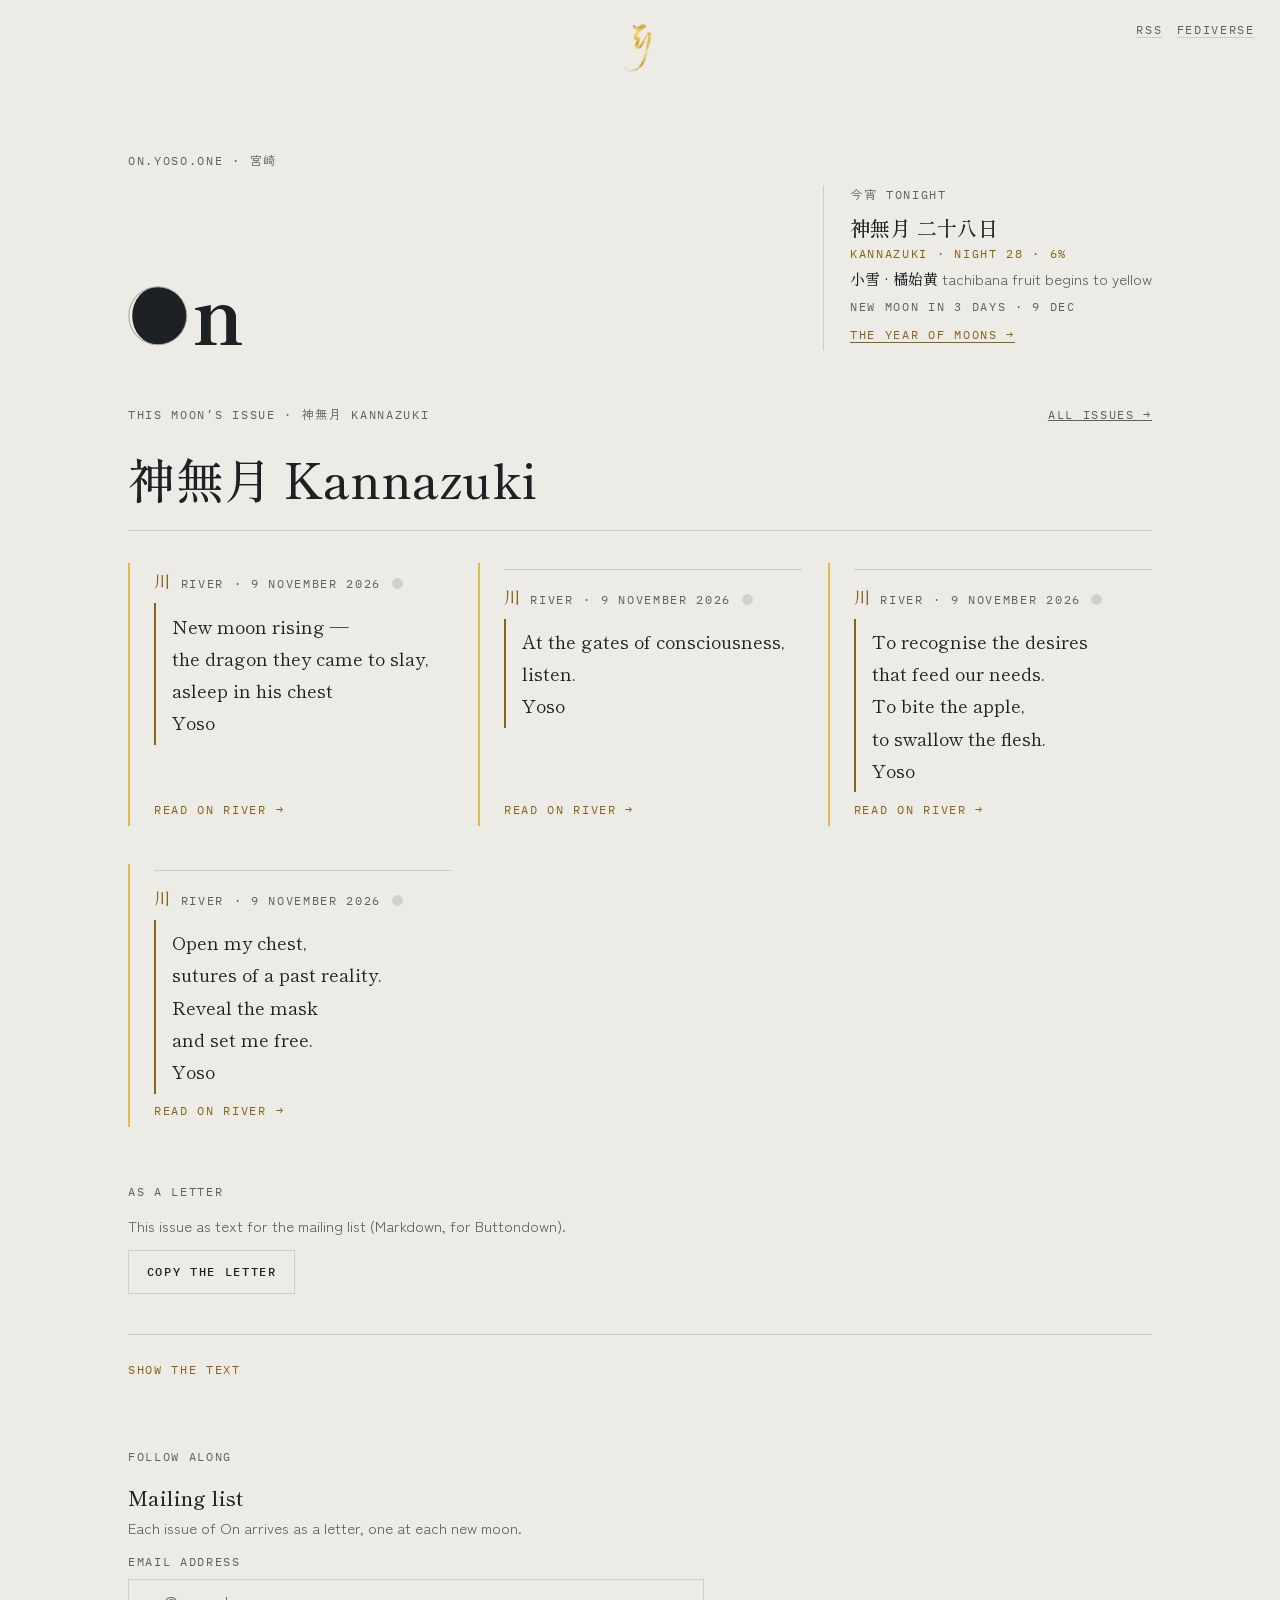
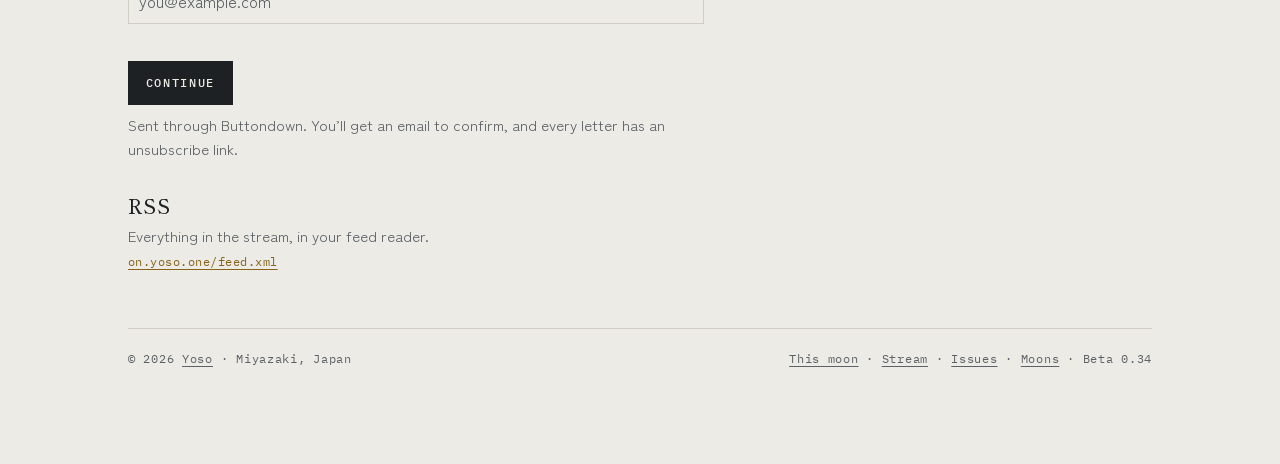
==== commit edf78e8a: "Beta 0.34: Hashtags once, at the bottom of each post (no feed categories) Co-Authored-By: Claude Opu" ====
--- a/index.html
+++ b/index.html
@@ -92,7 +92,7 @@
 
   <footer>
     <span>&copy; 2026 <a class="hub-link" href="https://hub.yoso.one">Yoso</a> · Miyazaki, Japan</span>
-    <nav aria-label="On"><a href="./">This moon</a> · <a href="stream.html">Stream</a> · <a href="issues.html">Issues</a> · <a href="moons.html">Moons</a> · <span class="version" data-version>Beta 0.33</span></nav>
+    <nav aria-label="On"><a href="./">This moon</a> · <a href="stream.html">Stream</a> · <a href="issues.html">Issues</a> · <a href="moons.html">Moons</a> · <span class="version" data-version>Beta 0.34</span></nav>
   </footer>
 </main>
 <script src="assets/items.js"></script>
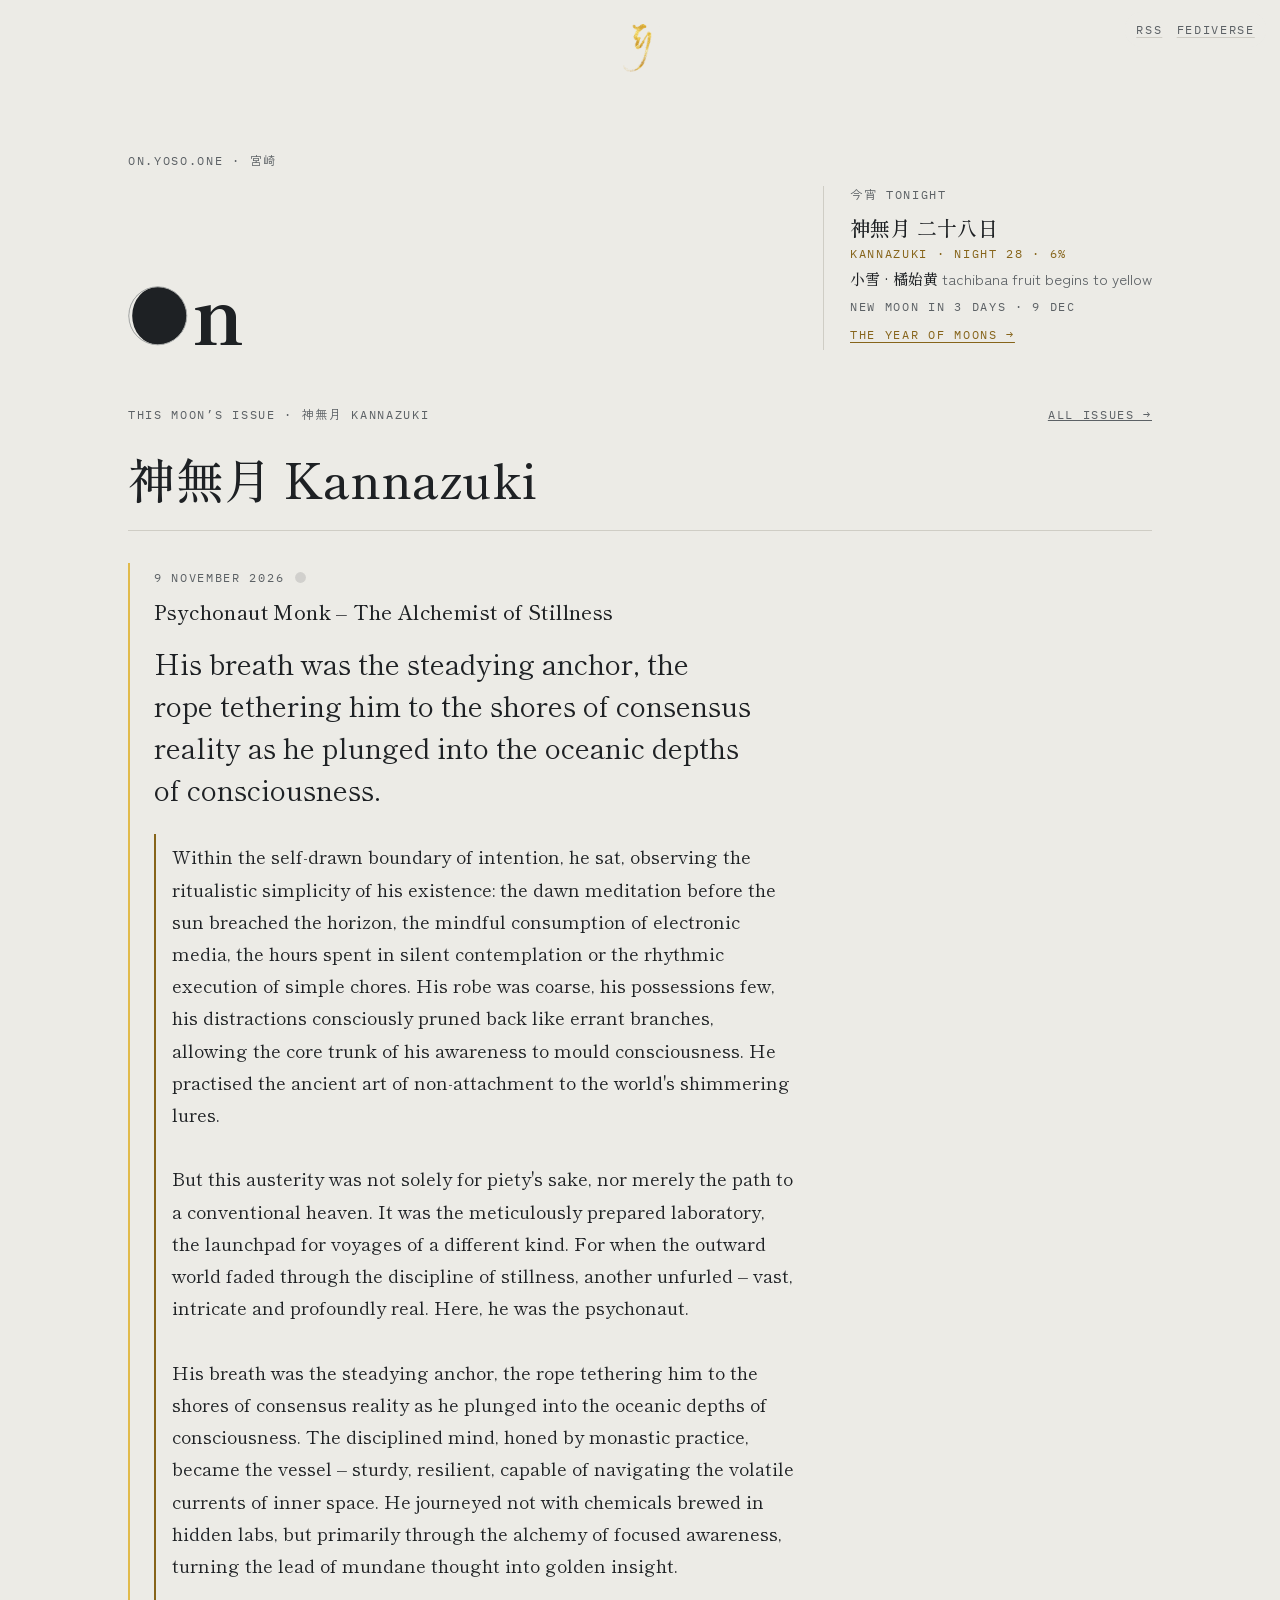
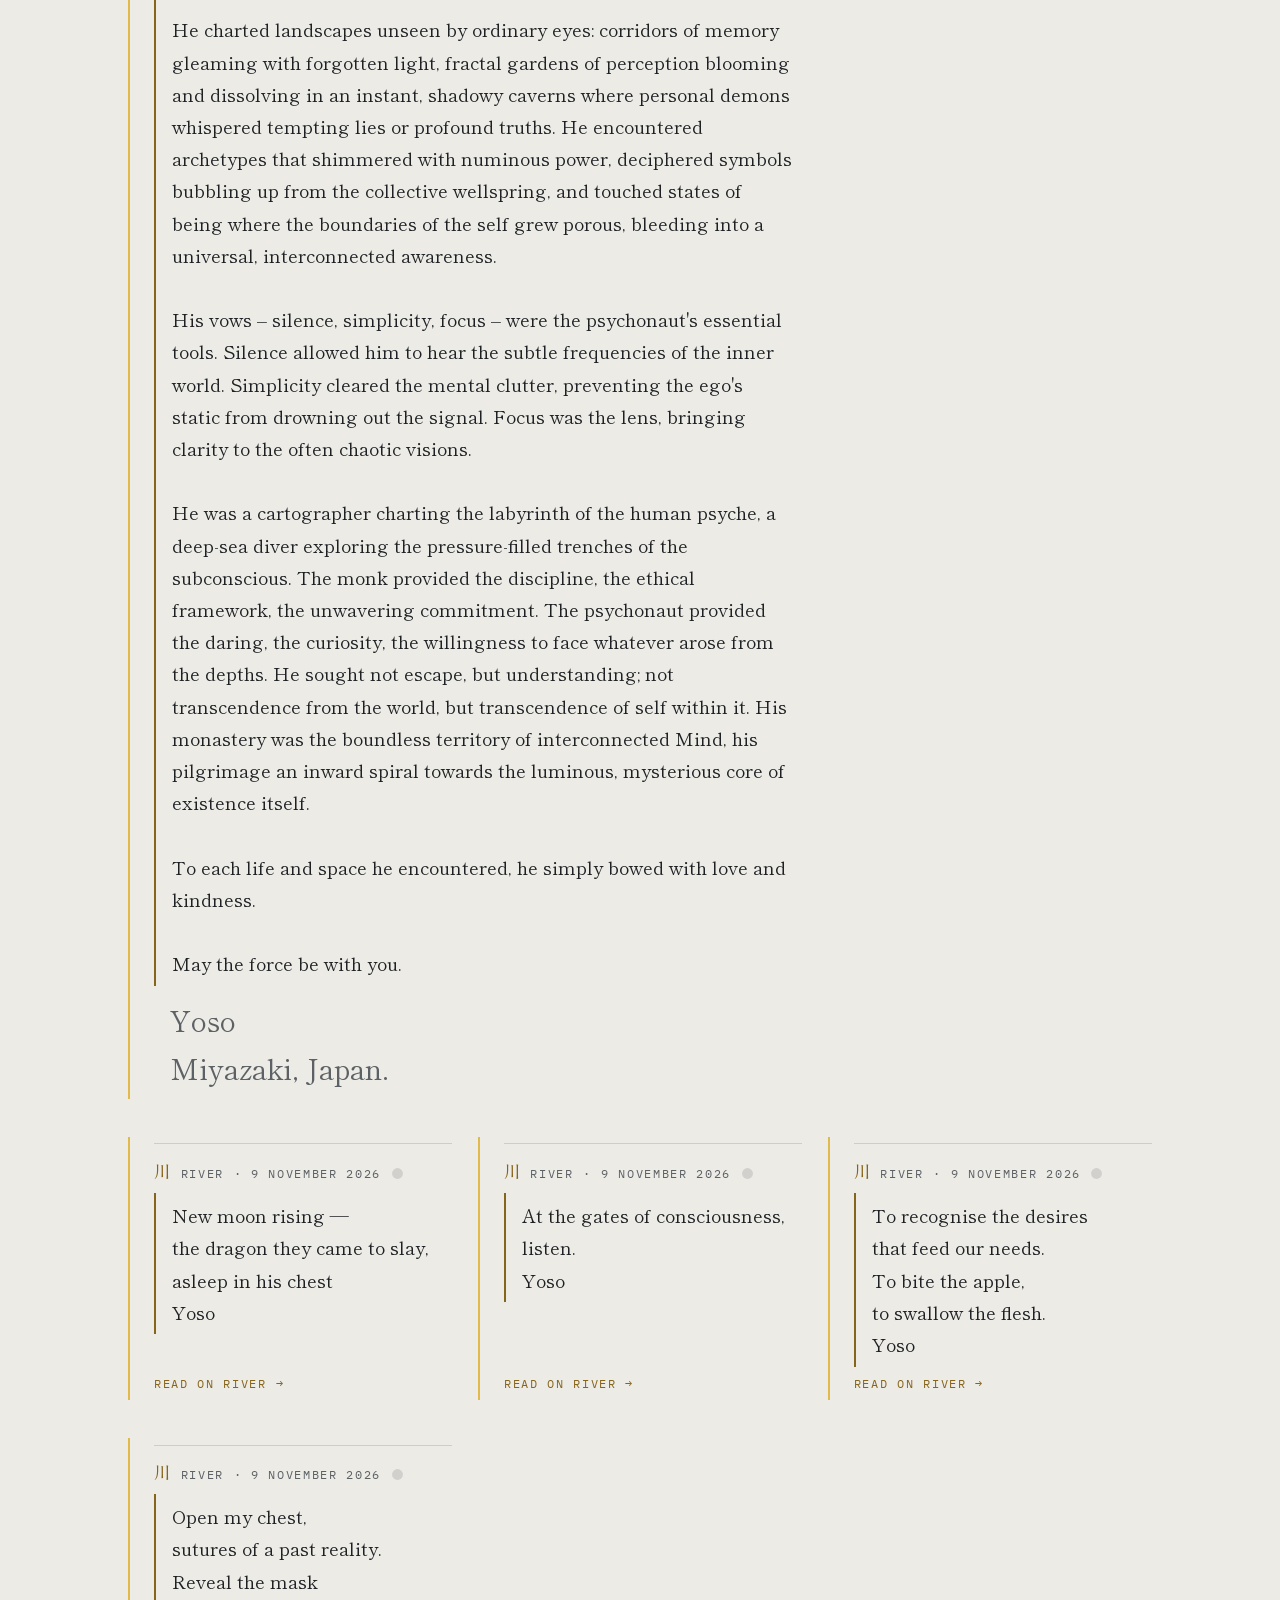
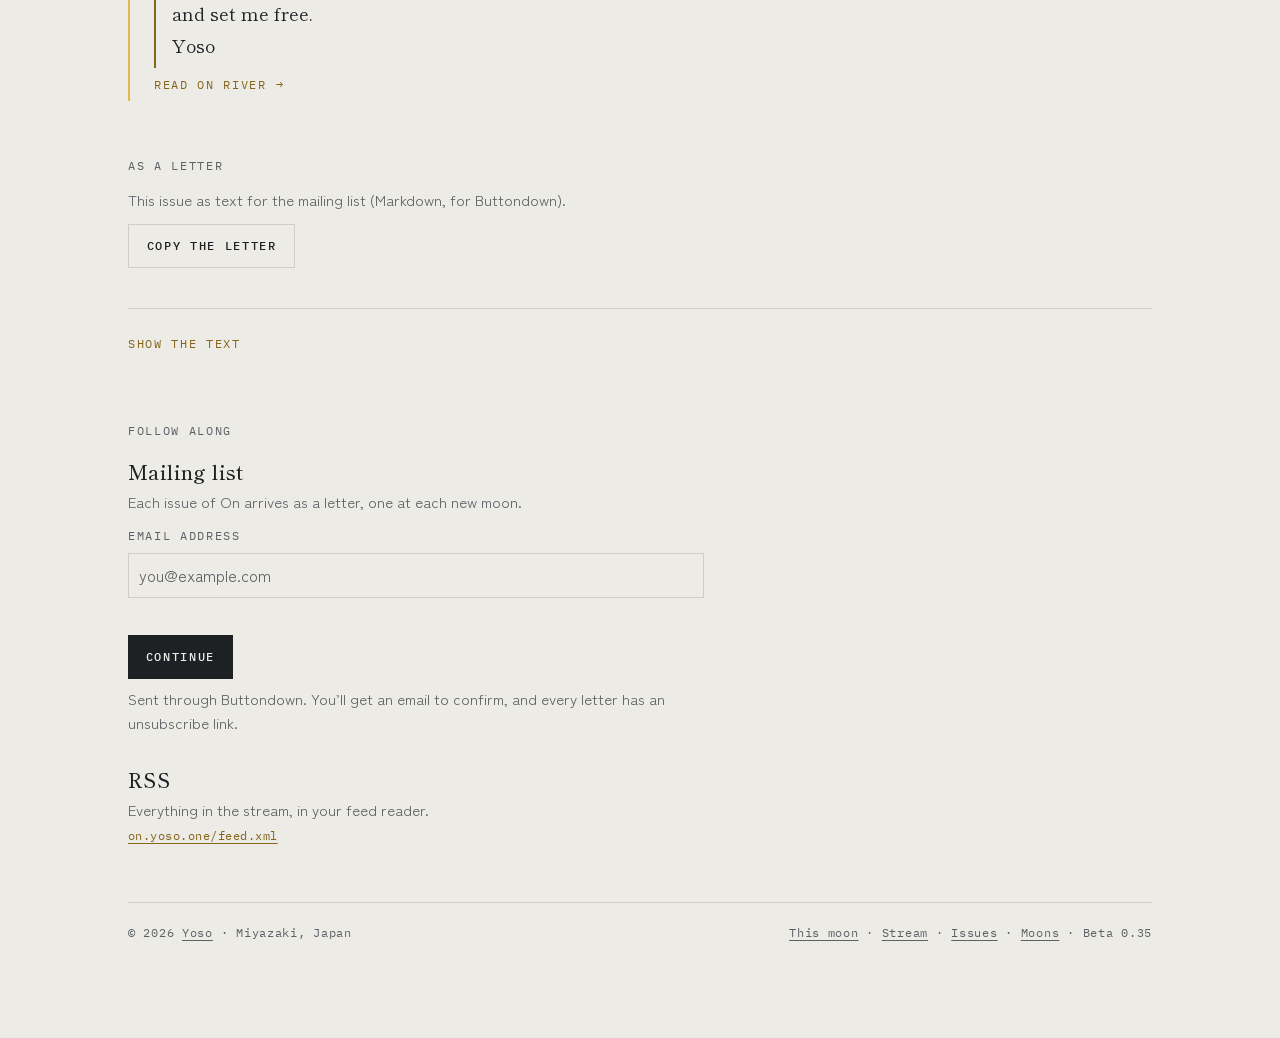
==== commit 92cd4c72: "Beta 0.35: No. 1 opens with 'Psychonaut Monk – The Alchemist of Stillness' - New long-form piece in " ====
--- a/index.html
+++ b/index.html
@@ -92,7 +92,7 @@
 
   <footer>
     <span>&copy; 2026 <a class="hub-link" href="https://hub.yoso.one">Yoso</a> · Miyazaki, Japan</span>
-    <nav aria-label="On"><a href="./">This moon</a> · <a href="stream.html">Stream</a> · <a href="issues.html">Issues</a> · <a href="moons.html">Moons</a> · <span class="version" data-version>Beta 0.34</span></nav>
+    <nav aria-label="On"><a href="./">This moon</a> · <a href="stream.html">Stream</a> · <a href="issues.html">Issues</a> · <a href="moons.html">Moons</a> · <span class="version" data-version>Beta 0.35</span></nav>
   </footer>
 </main>
 <script src="assets/items.js"></script>
--- a/assets/site.css
+++ b/assets/site.css
@@ -635,3 +635,7 @@
 footer nav{display:block}
 /* == end family type system == */
 }
+
+/* An extract set large at the top of a written piece, for easier reading (quote: in issues.js) */
+.piece.inline .piece-quote{margin:.4rem 0 .8rem;padding:0;border:0;font-family:'Shippori Mincho','Hiragino Mincho ProN','Yu Mincho',serif;font-weight:400;font-style:normal;font-size:clamp(22px,5.5vw,28px);line-height:1.5;color:var(--ink);white-space:pre-line;overflow-wrap:break-word;text-wrap:pretty}
+@media print{html:is([data-page="issue"],[data-page="current"]) .piece.inline .piece-quote{font-size:14pt;line-height:1.5;margin:2mm 0 4mm}}
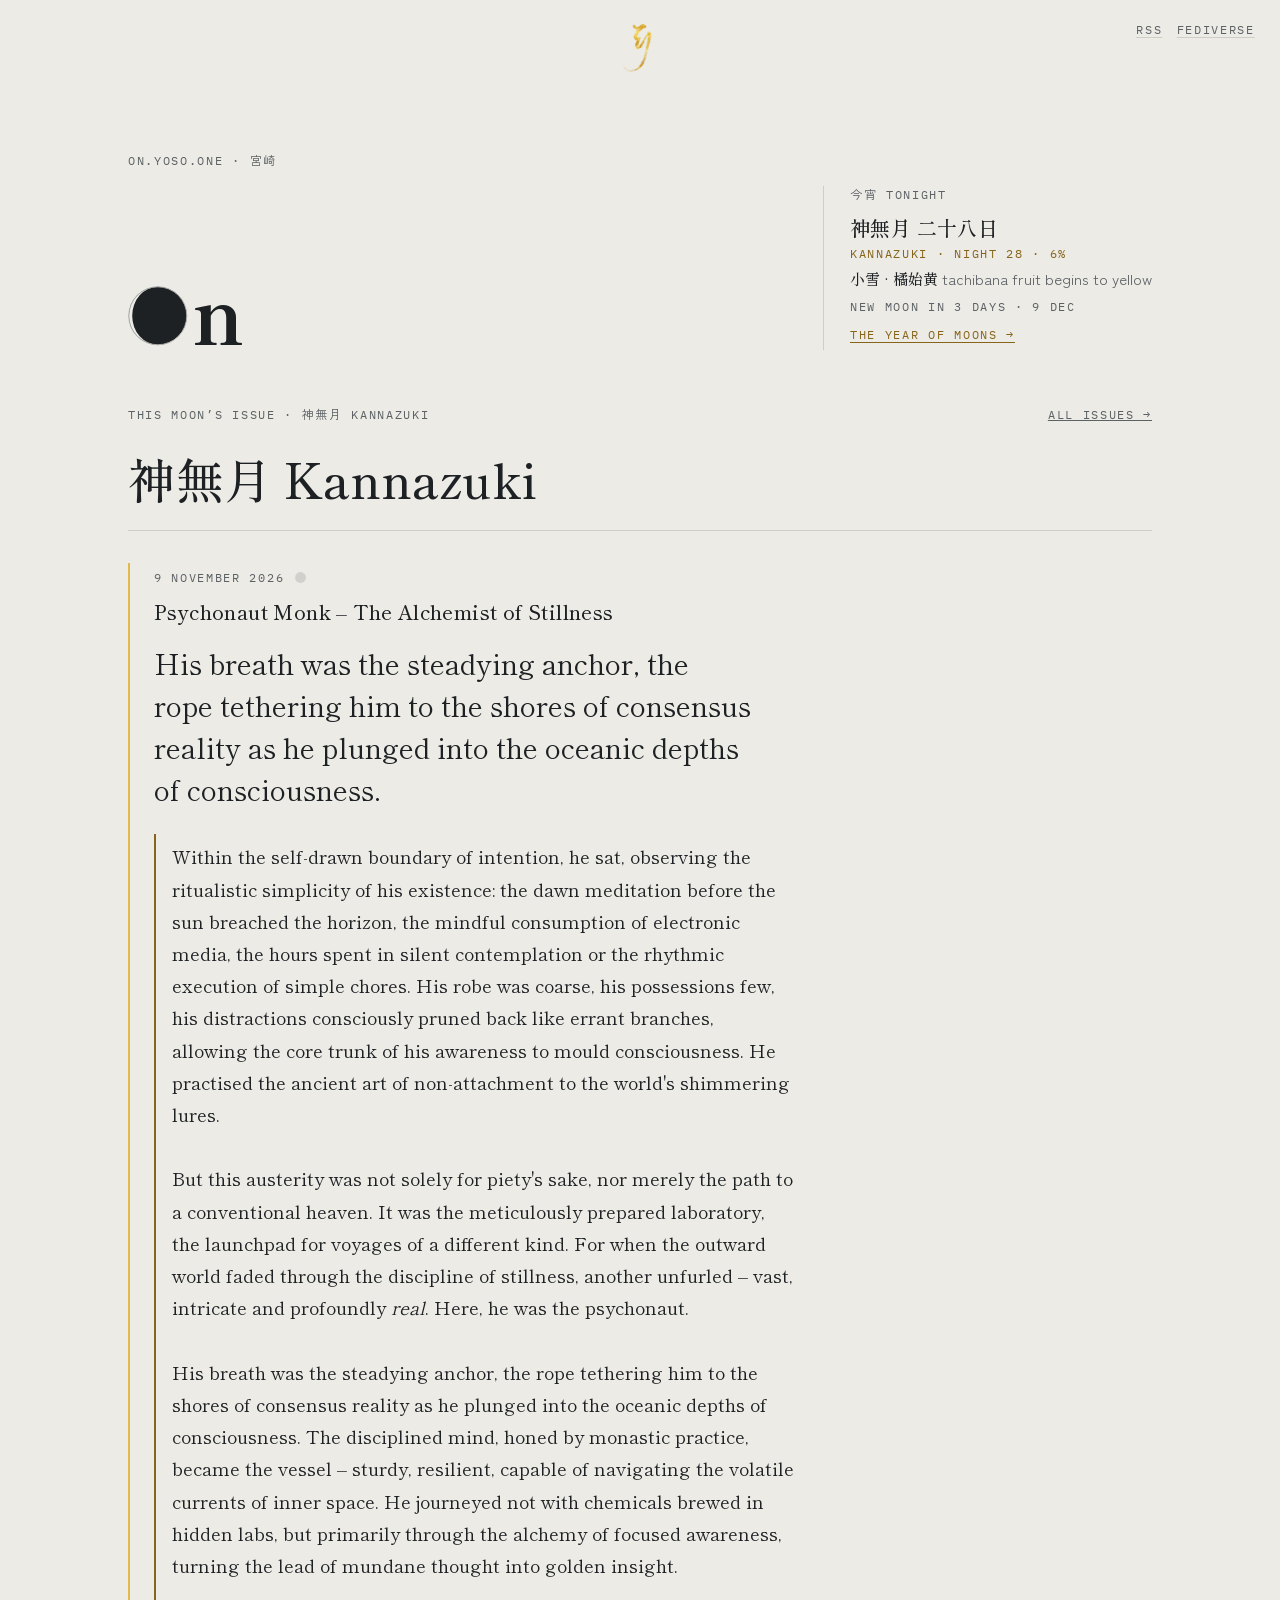
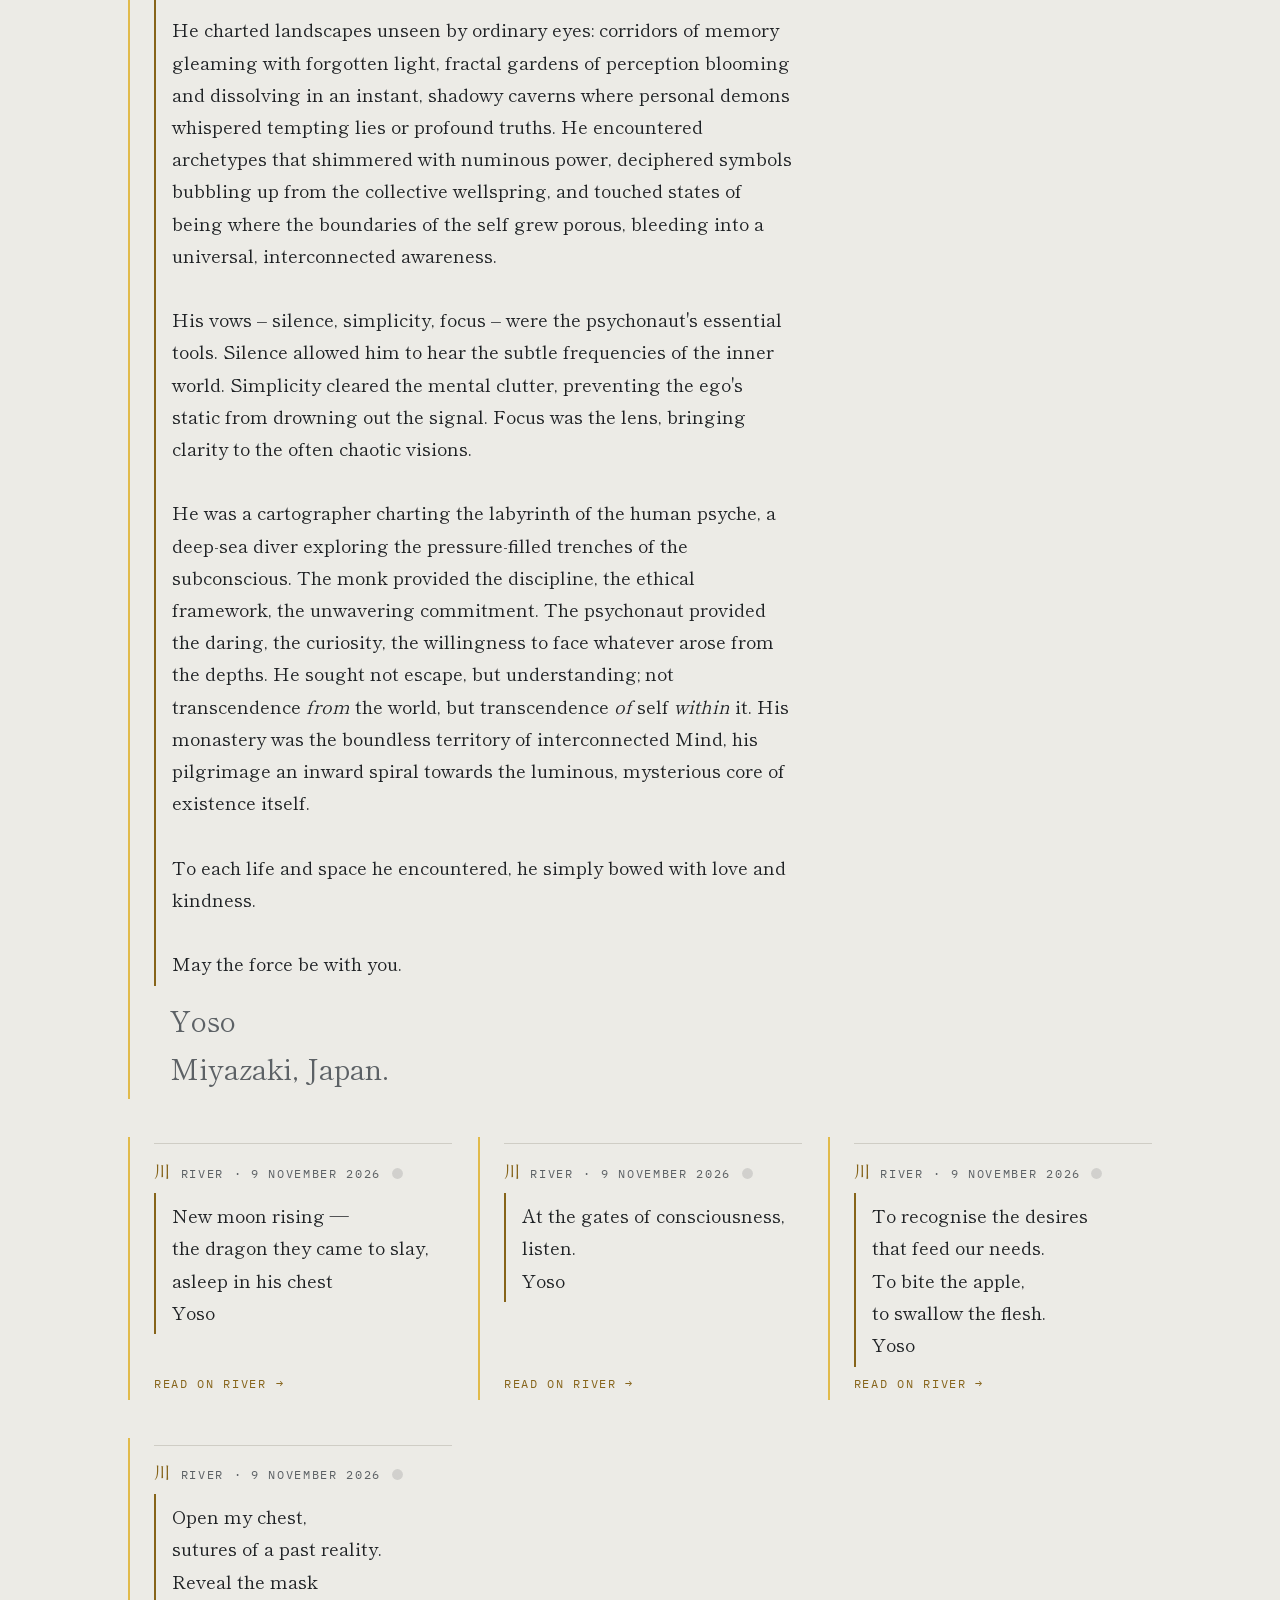
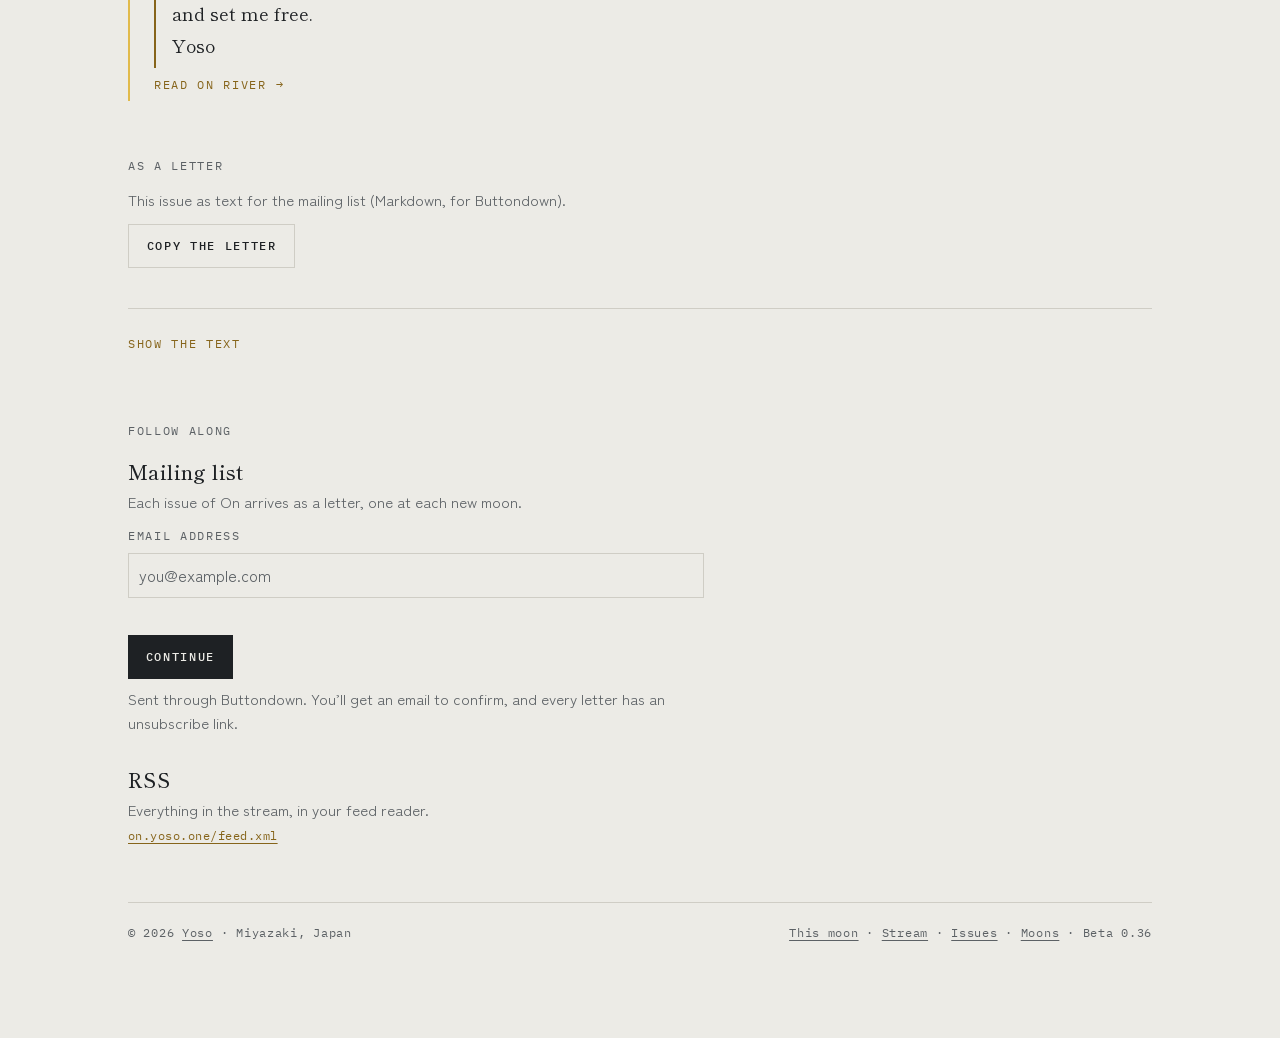
==== commit cbb5927b: "Beta 0.36: Italics in written pieces; Psychonaut Monk's italics restored - Text and quote in issues." ====
--- a/index.html
+++ b/index.html
@@ -92,7 +92,7 @@
 
   <footer>
     <span>&copy; 2026 <a class="hub-link" href="https://hub.yoso.one">Yoso</a> · Miyazaki, Japan</span>
-    <nav aria-label="On"><a href="./">This moon</a> · <a href="stream.html">Stream</a> · <a href="issues.html">Issues</a> · <a href="moons.html">Moons</a> · <span class="version" data-version>Beta 0.35</span></nav>
+    <nav aria-label="On"><a href="./">This moon</a> · <a href="stream.html">Stream</a> · <a href="issues.html">Issues</a> · <a href="moons.html">Moons</a> · <span class="version" data-version>Beta 0.36</span></nav>
   </footer>
 </main>
 <script src="assets/items.js"></script>
--- a/assets/site.css
+++ b/assets/site.css
@@ -639,3 +639,4 @@
 /* An extract set large at the top of a written piece, for easier reading (quote: in issues.js) */
 .piece.inline .piece-quote{margin:.4rem 0 .8rem;padding:0;border:0;font-family:'Shippori Mincho','Hiragino Mincho ProN','Yu Mincho',serif;font-weight:400;font-style:normal;font-size:clamp(22px,5.5vw,28px);line-height:1.5;color:var(--ink);white-space:pre-line;overflow-wrap:break-word;text-wrap:pretty}
 @media print{html:is([data-page="issue"],[data-page="current"]) .piece.inline .piece-quote{font-size:14pt;line-height:1.5;margin:2mm 0 4mm}}
+.piece-summary em,.piece-quote em{font-style:italic}
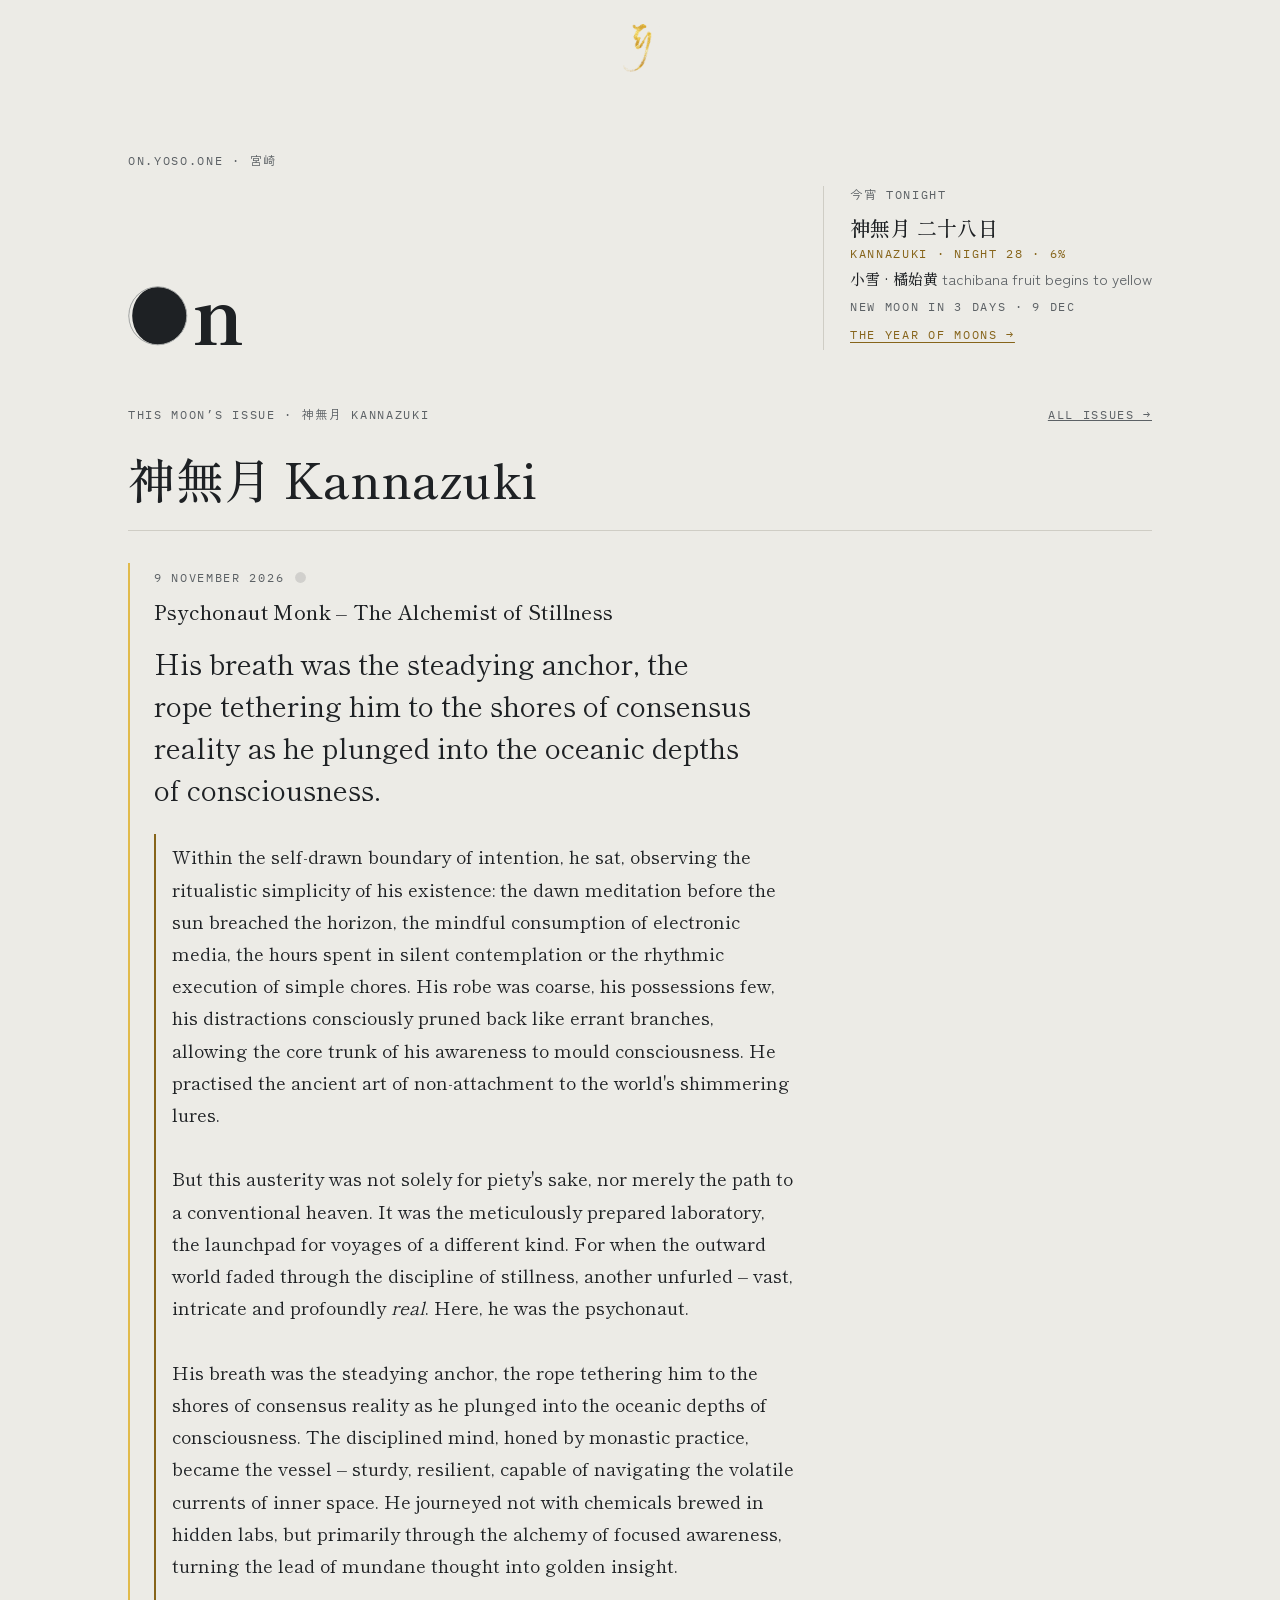
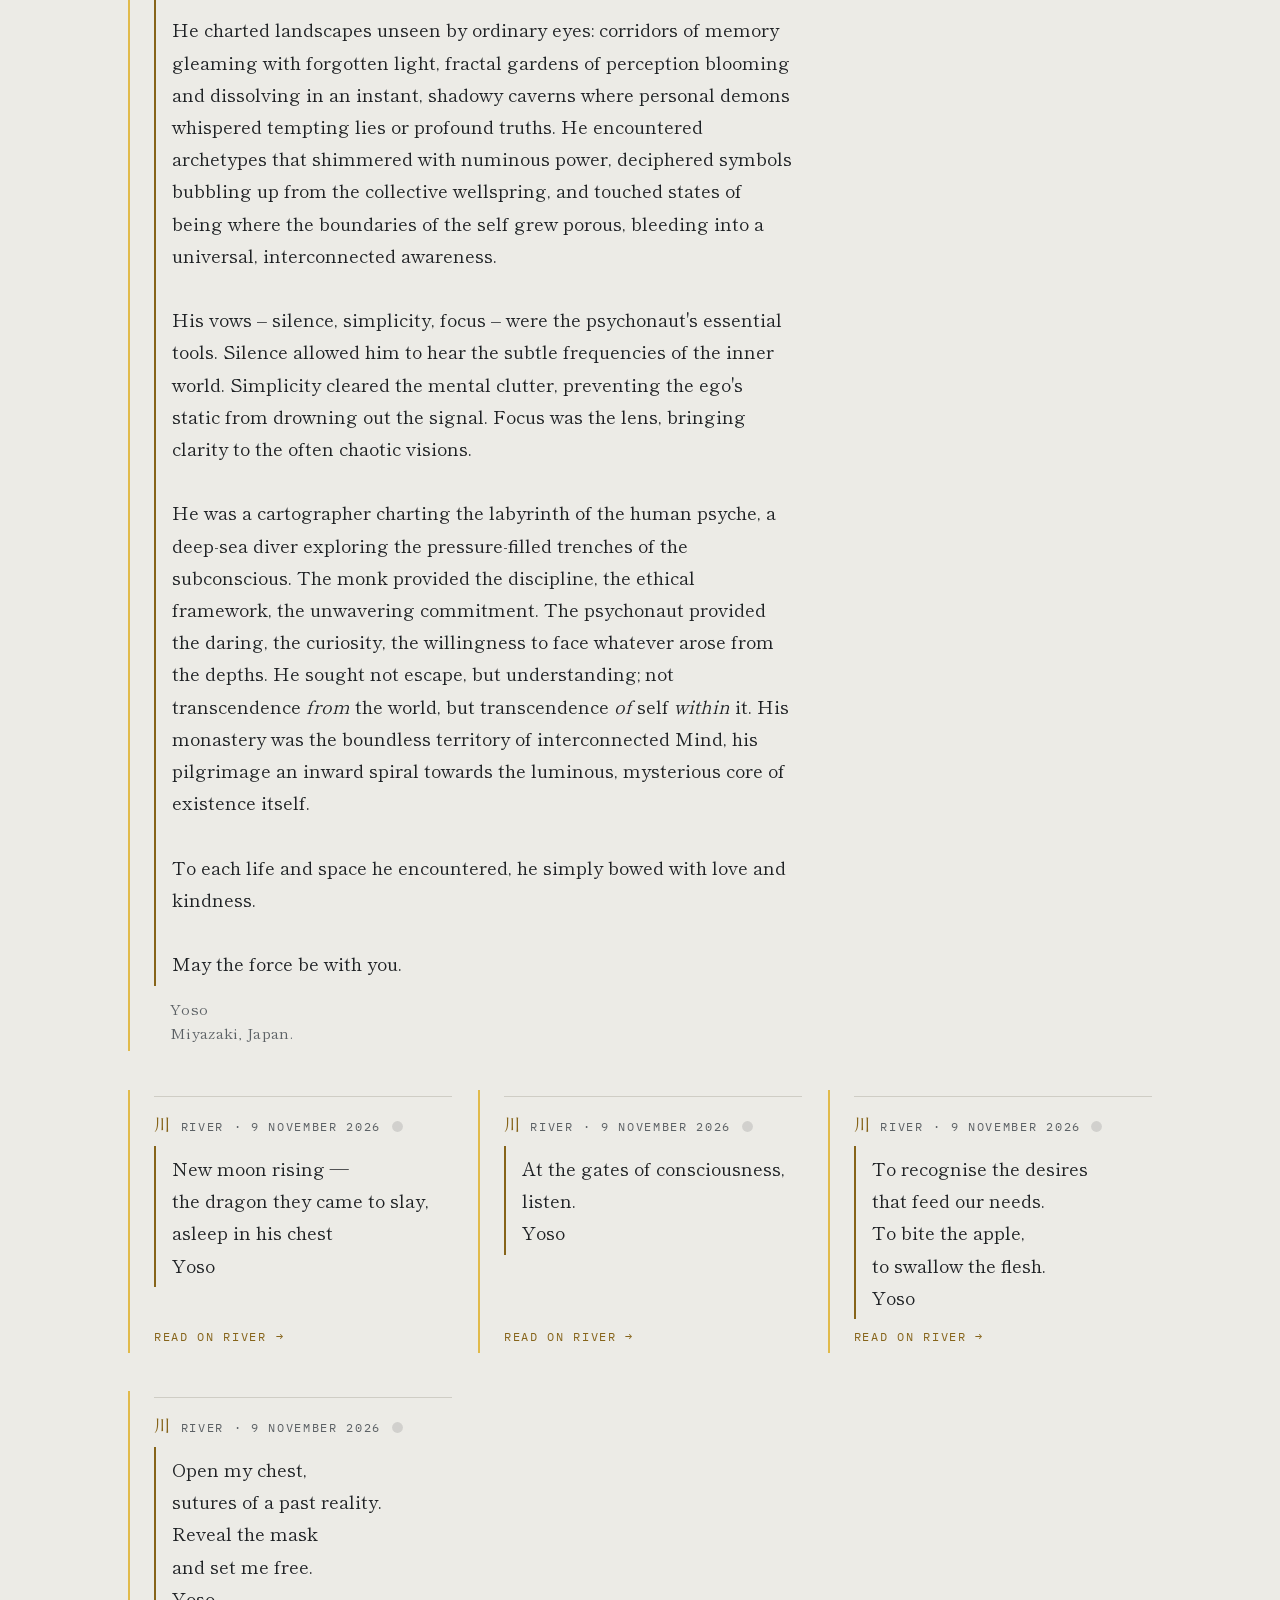
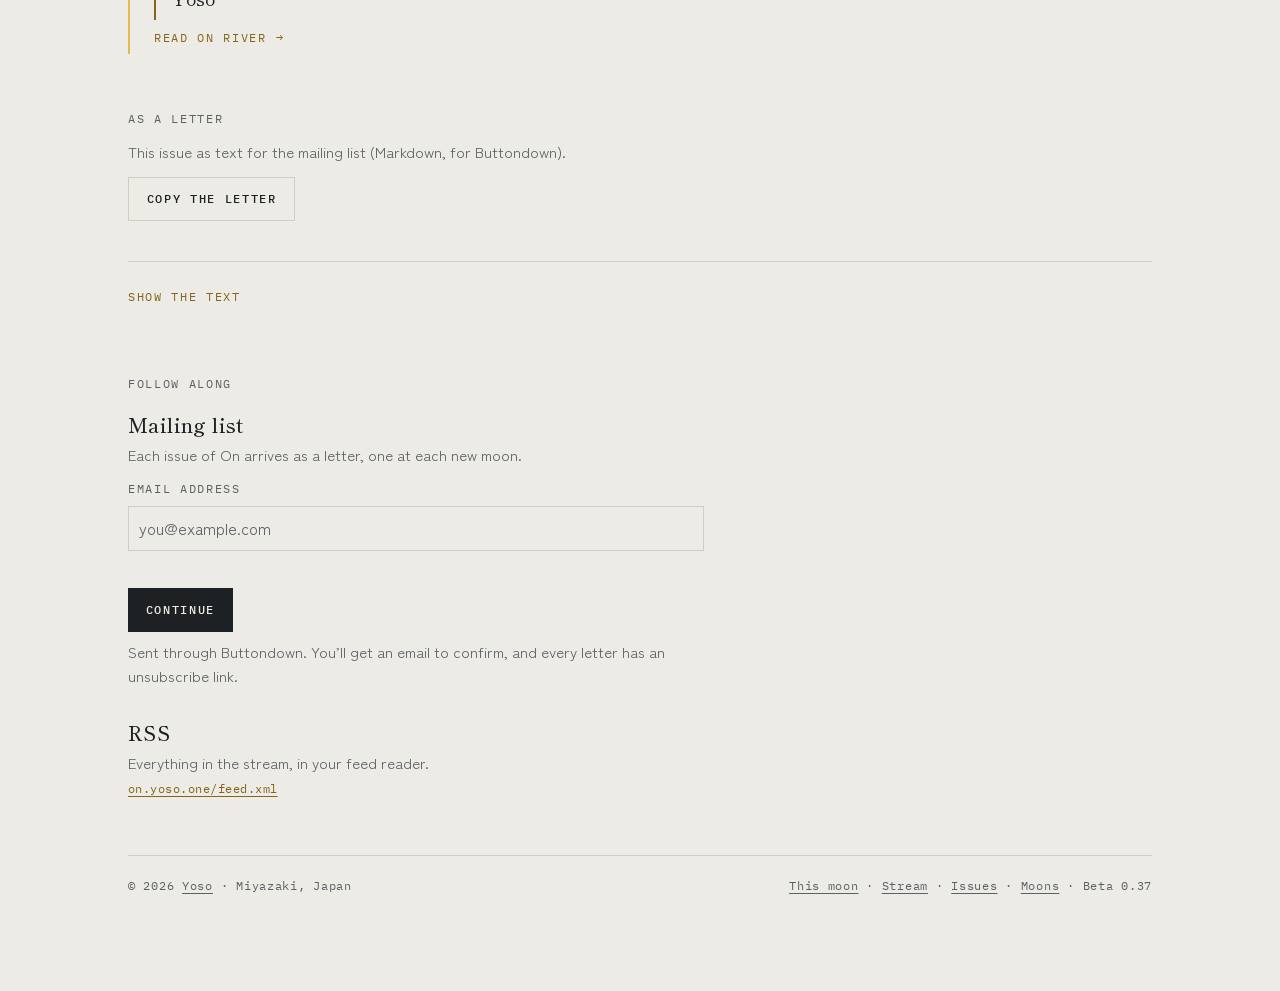
==== commit 8448c82b: "Beta 0.37: Signature under written pieces set small Co-Authored-By: Claude Opus 5.5 <noreply@anthrop" ====
--- a/index.html
+++ b/index.html
@@ -92,7 +92,7 @@
 
   <footer>
     <span>&copy; 2026 <a class="hub-link" href="https://hub.yoso.one">Yoso</a> · Miyazaki, Japan</span>
-    <nav aria-label="On"><a href="./">This moon</a> · <a href="stream.html">Stream</a> · <a href="issues.html">Issues</a> · <a href="moons.html">Moons</a> · <span class="version" data-version>Beta 0.36</span></nav>
+    <nav aria-label="On"><a href="./">This moon</a> · <a href="stream.html">Stream</a> · <a href="issues.html">Issues</a> · <a href="moons.html">Moons</a> · <span class="version" data-version>Beta 0.37</span></nav>
   </footer>
 </main>
 <script src="assets/items.js"></script>
--- a/assets/site.css
+++ b/assets/site.css
@@ -640,3 +640,5 @@
 .piece.inline .piece-quote{margin:.4rem 0 .8rem;padding:0;border:0;font-family:'Shippori Mincho','Hiragino Mincho ProN','Yu Mincho',serif;font-weight:400;font-style:normal;font-size:clamp(22px,5.5vw,28px);line-height:1.5;color:var(--ink);white-space:pre-line;overflow-wrap:break-word;text-wrap:pretty}
 @media print{html:is([data-page="issue"],[data-page="current"]) .piece.inline .piece-quote{font-size:14pt;line-height:1.5;margin:2mm 0 4mm}}
 .piece-summary em,.piece-quote em{font-style:italic}
+.piece.inline .piece-sign{font-size:15px;line-height:1.6;letter-spacing:.02em}
+@media print{html:is([data-page="issue"],[data-page="current"]) .piece.inline .piece-sign{font-size:9pt}}
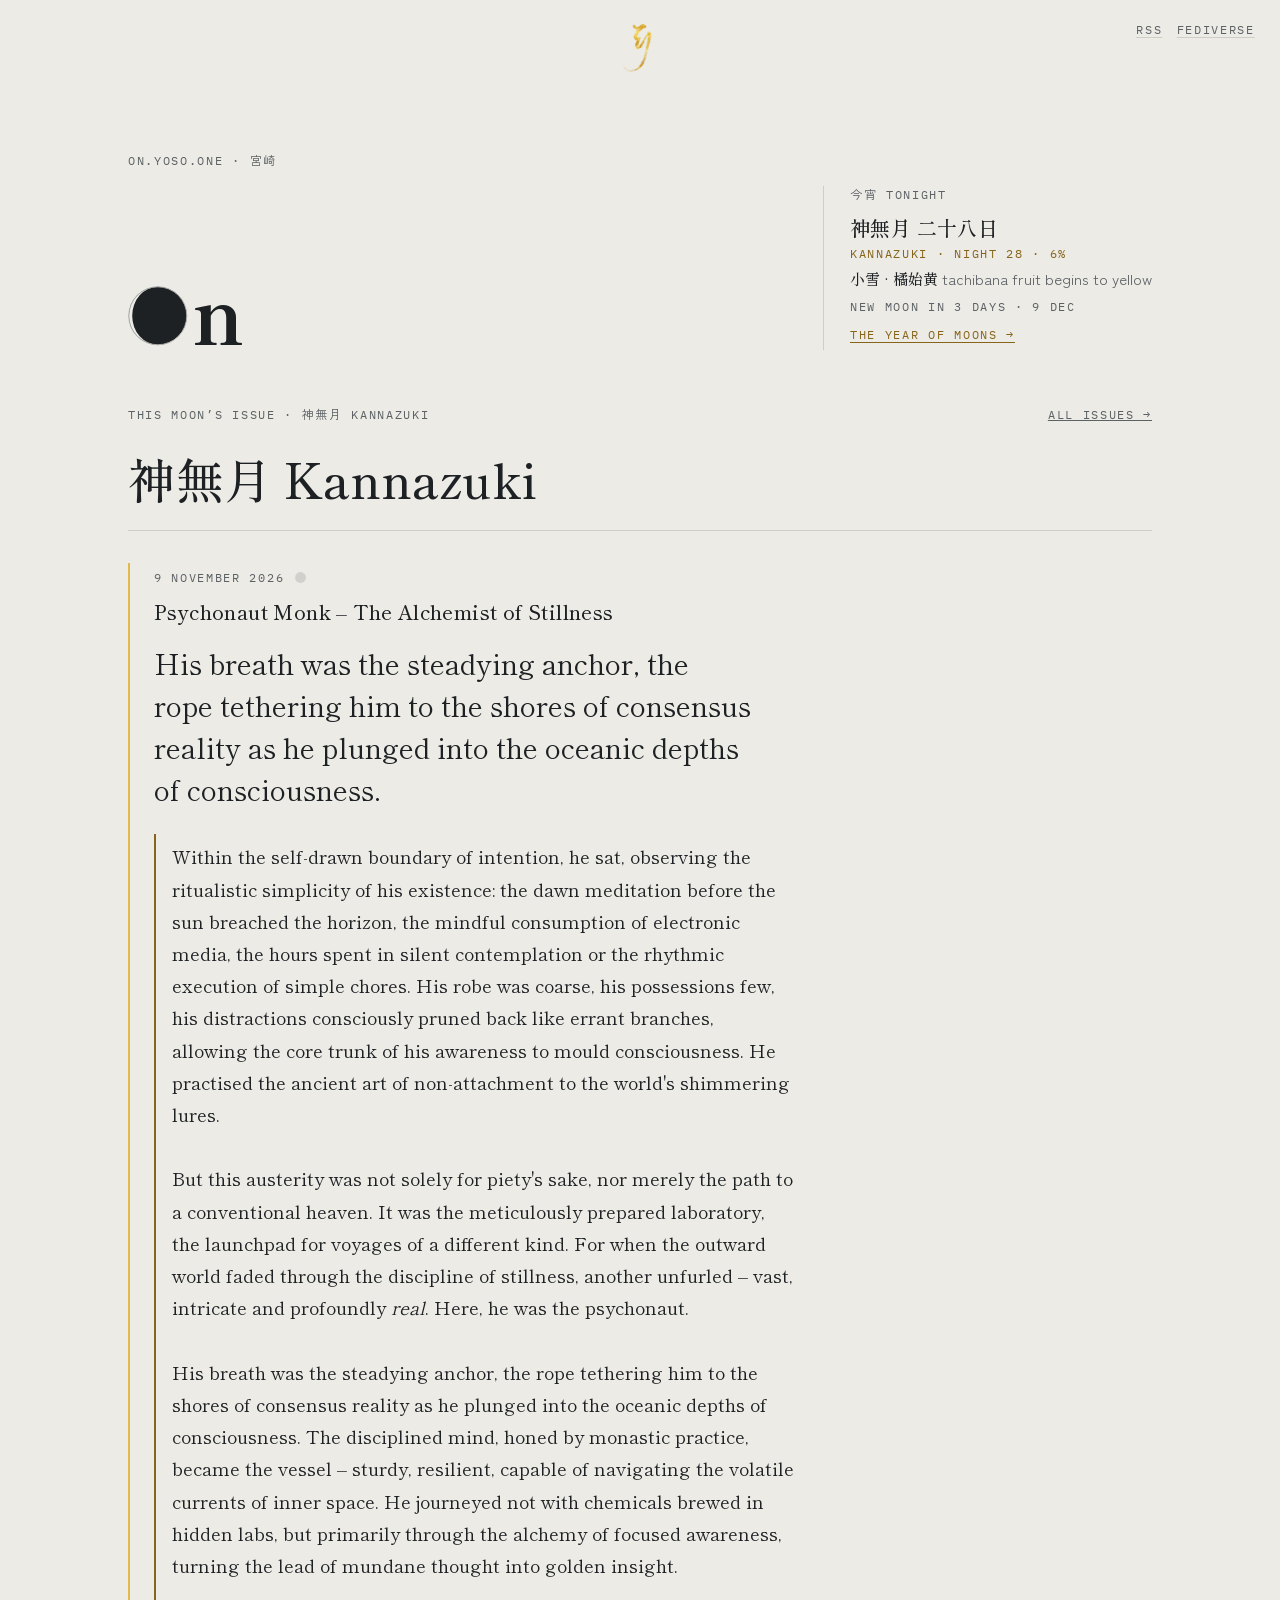
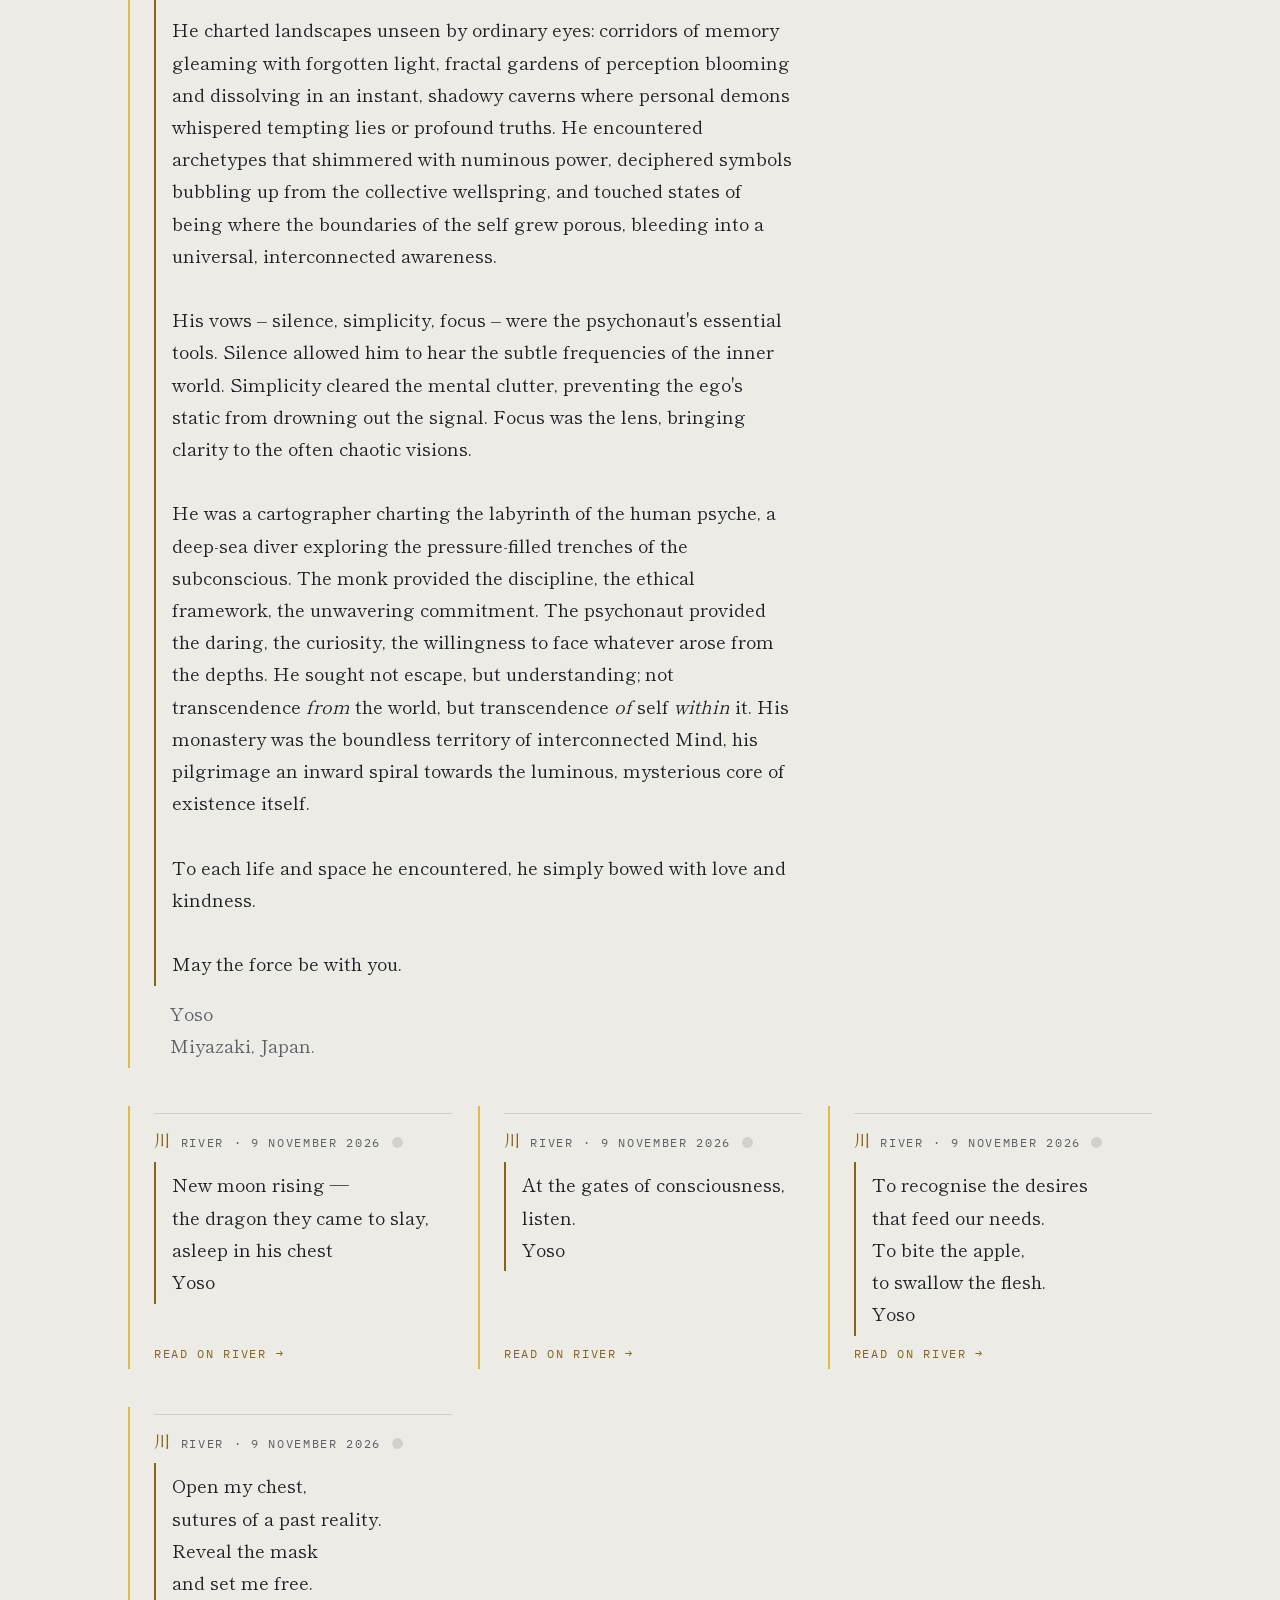
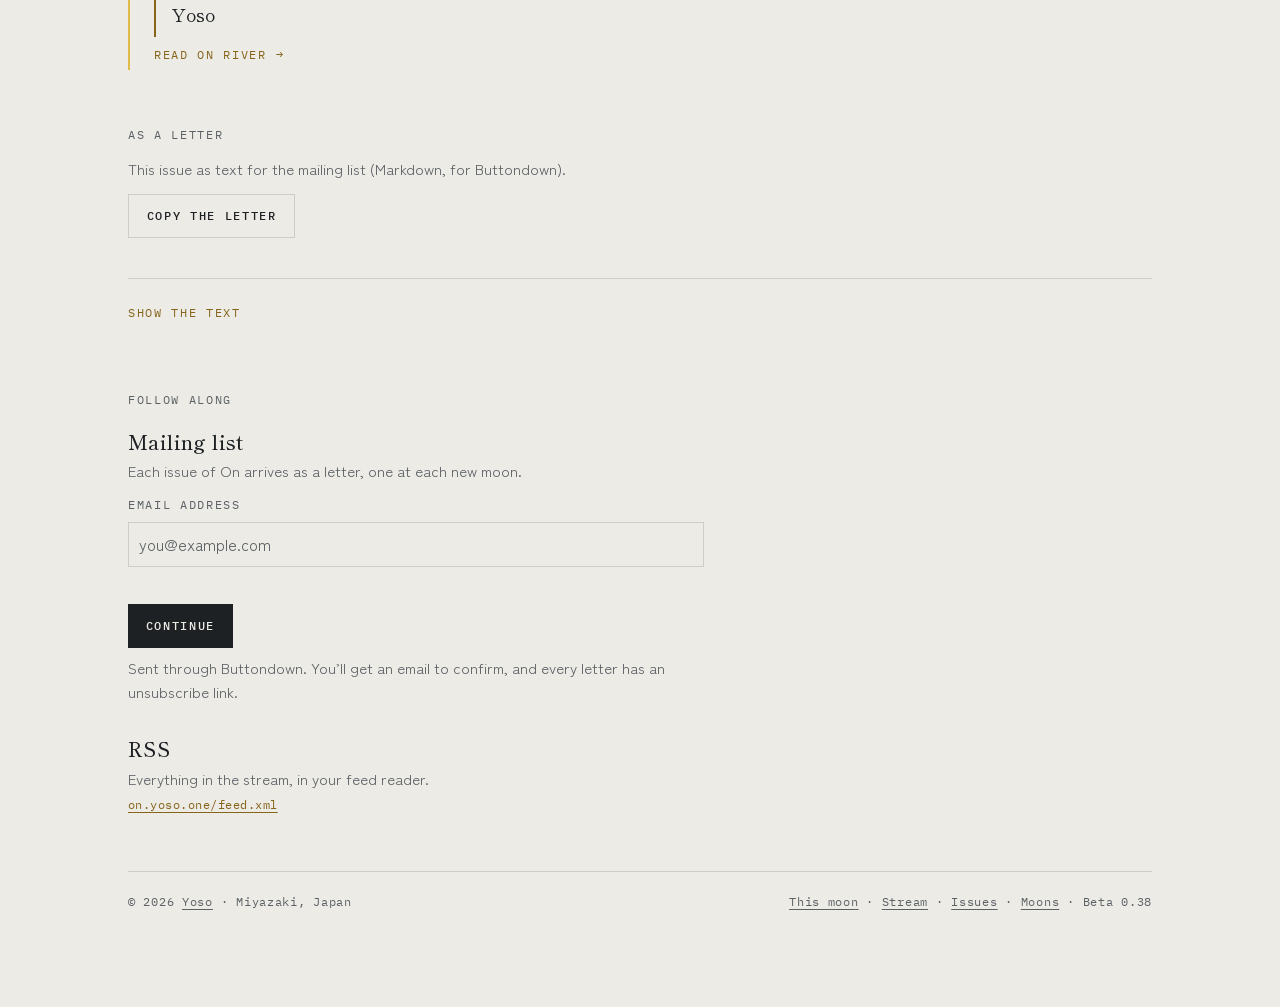
==== commit de953566: "Beta 0.38: Signature under written pieces the same size as the text Co-Authored-By: Claude Opus 5.5 " ====
--- a/index.html
+++ b/index.html
@@ -92,7 +92,7 @@
 
   <footer>
     <span>&copy; 2026 <a class="hub-link" href="https://hub.yoso.one">Yoso</a> · Miyazaki, Japan</span>
-    <nav aria-label="On"><a href="./">This moon</a> · <a href="stream.html">Stream</a> · <a href="issues.html">Issues</a> · <a href="moons.html">Moons</a> · <span class="version" data-version>Beta 0.37</span></nav>
+    <nav aria-label="On"><a href="./">This moon</a> · <a href="stream.html">Stream</a> · <a href="issues.html">Issues</a> · <a href="moons.html">Moons</a> · <span class="version" data-version>Beta 0.38</span></nav>
   </footer>
 </main>
 <script src="assets/items.js"></script>
--- a/assets/site.css
+++ b/assets/site.css
@@ -640,5 +640,5 @@
 .piece.inline .piece-quote{margin:.4rem 0 .8rem;padding:0;border:0;font-family:'Shippori Mincho','Hiragino Mincho ProN','Yu Mincho',serif;font-weight:400;font-style:normal;font-size:clamp(22px,5.5vw,28px);line-height:1.5;color:var(--ink);white-space:pre-line;overflow-wrap:break-word;text-wrap:pretty}
 @media print{html:is([data-page="issue"],[data-page="current"]) .piece.inline .piece-quote{font-size:14pt;line-height:1.5;margin:2mm 0 4mm}}
 .piece-summary em,.piece-quote em{font-style:italic}
-.piece.inline .piece-sign{font-size:15px;line-height:1.6;letter-spacing:.02em}
-@media print{html:is([data-page="issue"],[data-page="current"]) .piece.inline .piece-sign{font-size:9pt}}
+.piece.inline .piece-sign{font-size:1.15rem;line-height:1.75;letter-spacing:normal}
+@media print{html:is([data-page="issue"],[data-page="current"]) .piece.inline .piece-sign{font-size:10.5pt;line-height:1.8}}
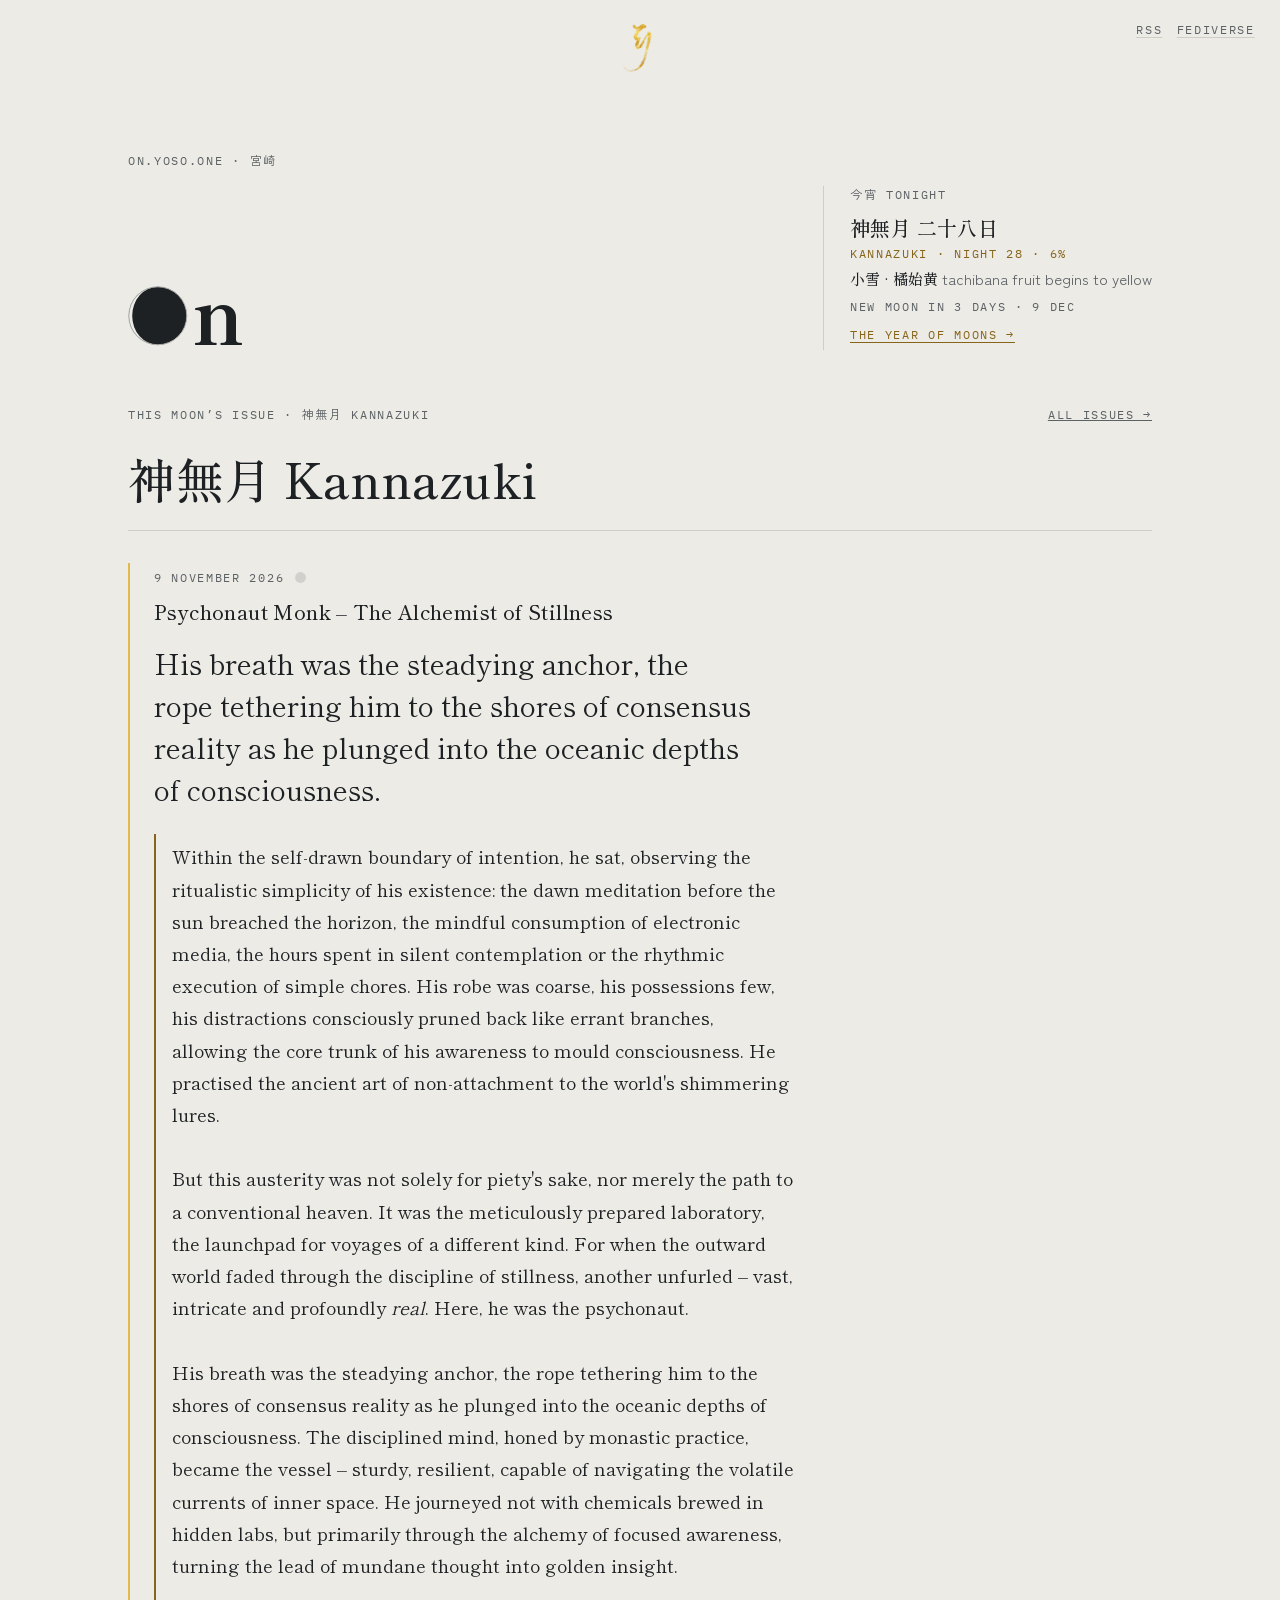
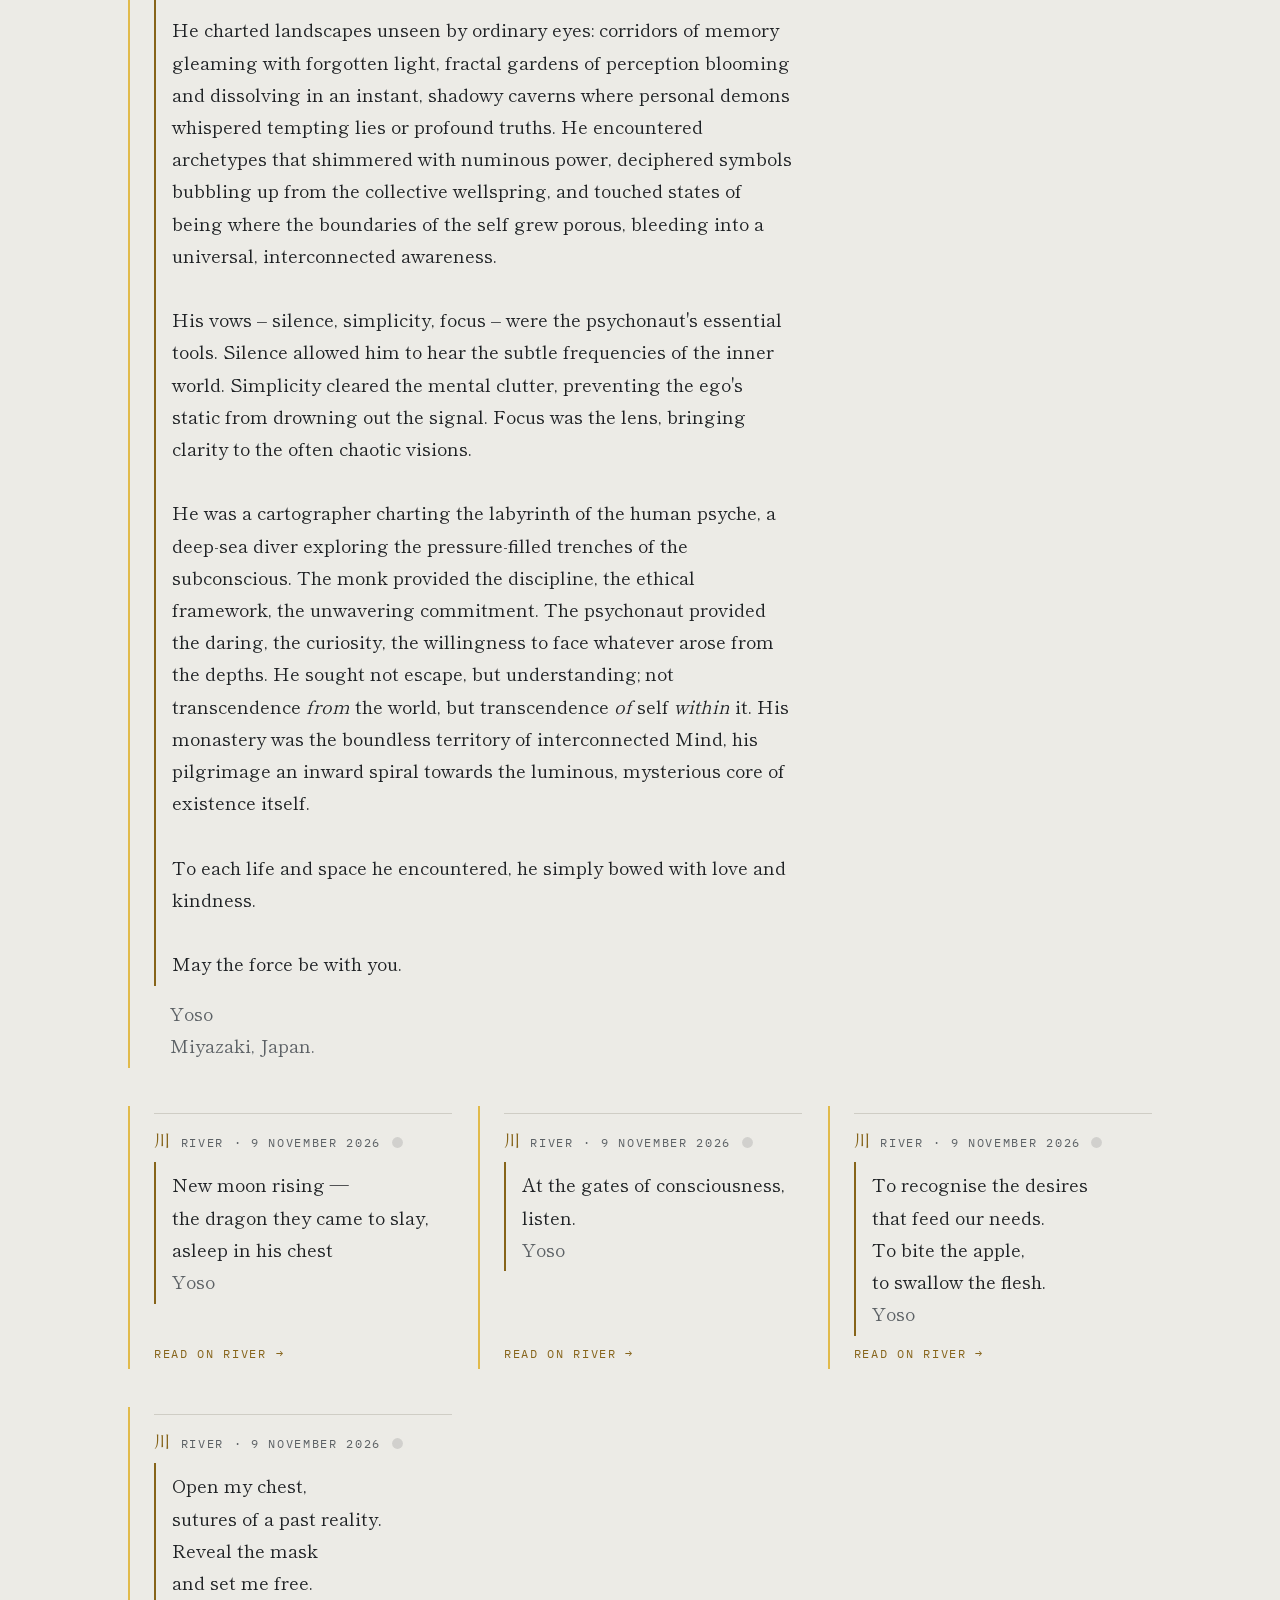
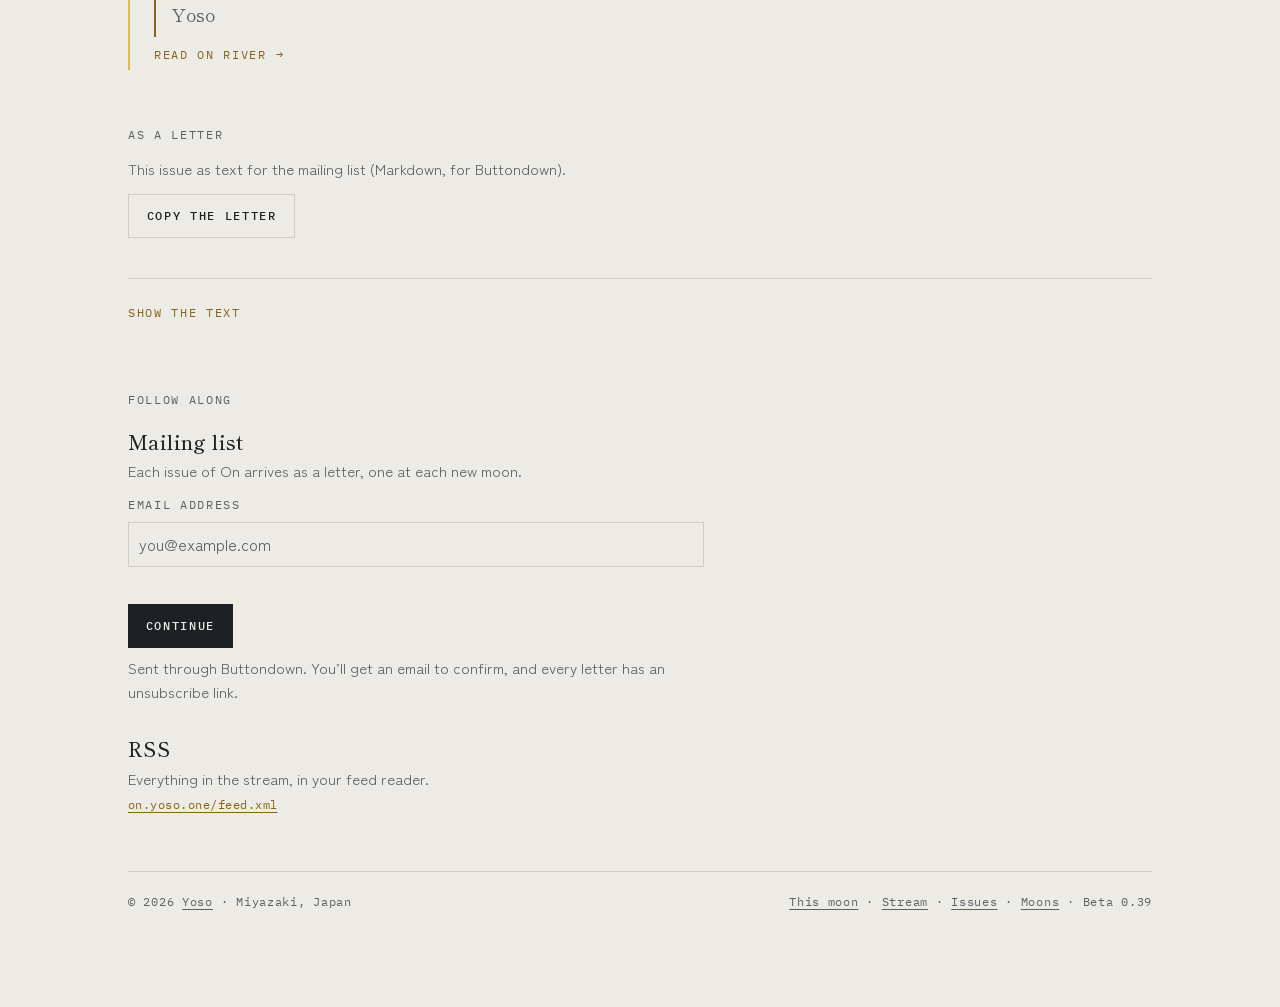
==== commit 69c223f4: "Beta 0.39: River texts' closing 'Yoso' in the same grey as the long-text signature Co-Authored-By: C" ====
--- a/index.html
+++ b/index.html
@@ -92,7 +92,7 @@
 
   <footer>
     <span>&copy; 2026 <a class="hub-link" href="https://hub.yoso.one">Yoso</a> · Miyazaki, Japan</span>
-    <nav aria-label="On"><a href="./">This moon</a> · <a href="stream.html">Stream</a> · <a href="issues.html">Issues</a> · <a href="moons.html">Moons</a> · <span class="version" data-version>Beta 0.38</span></nav>
+    <nav aria-label="On"><a href="./">This moon</a> · <a href="stream.html">Stream</a> · <a href="issues.html">Issues</a> · <a href="moons.html">Moons</a> · <span class="version" data-version>Beta 0.39</span></nav>
   </footer>
 </main>
 <script src="assets/items.js"></script>
--- a/assets/site.css
+++ b/assets/site.css
@@ -642,3 +642,4 @@
 .piece-summary em,.piece-quote em{font-style:italic}
 .piece.inline .piece-sign{font-size:1.15rem;line-height:1.75;letter-spacing:normal}
 @media print{html:is([data-page="issue"],[data-page="current"]) .piece.inline .piece-sign{font-size:10.5pt;line-height:1.8}}
+.piece-summary .piece-sig{color:var(--ink-soft)}
